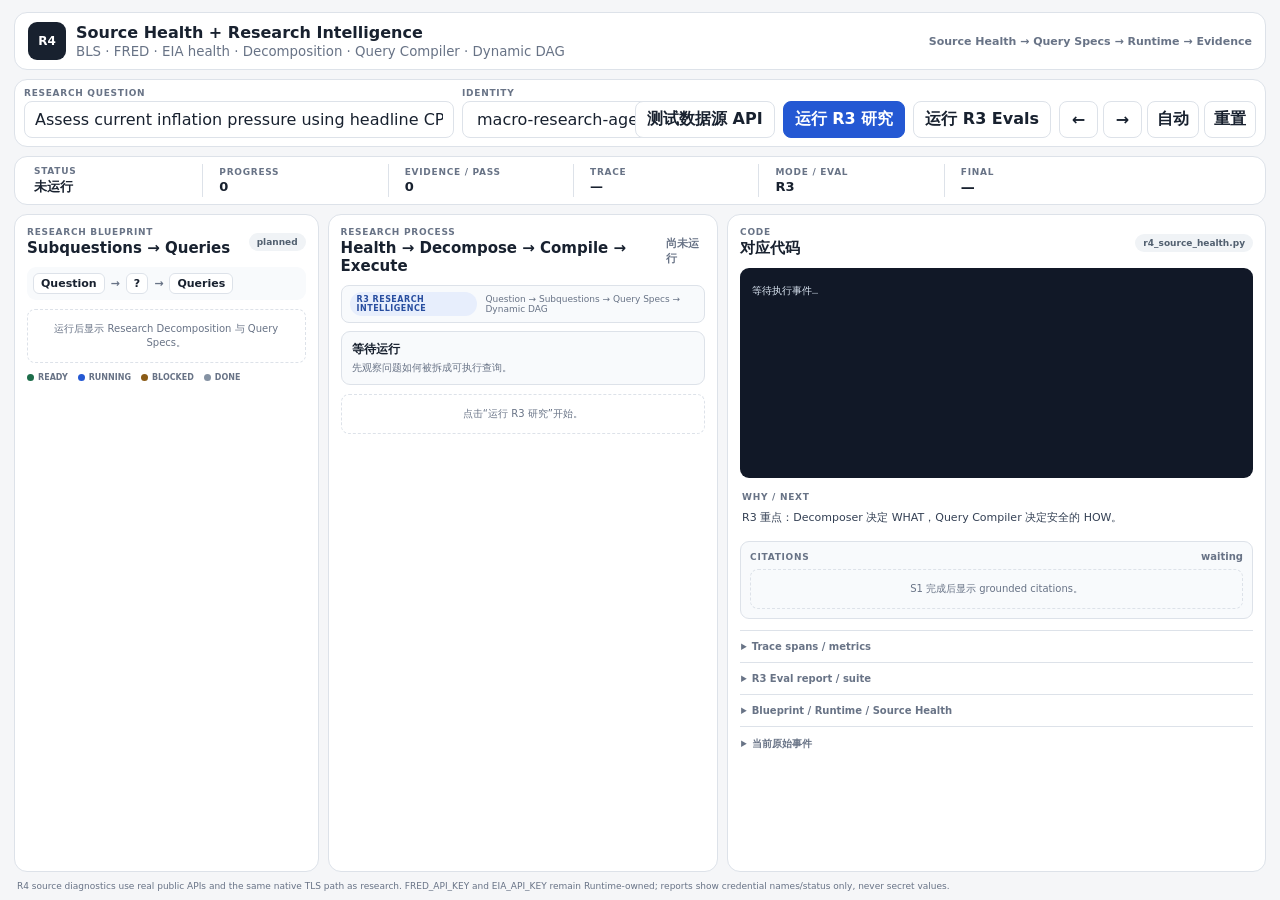
==== web/index.html @ 0c03bad4 "R4: add source API health controls" ====
<!doctype html>
<html lang="zh-CN">
<head>
  <meta charset="utf-8" />
  <meta name="viewport" content="width=device-width, initial-scale=1" />
  <title>Agent Research Workbench · R4</title>
  <link rel="stylesheet" href="styles.css" />
  <link rel="stylesheet" href="eval.css" />
  <link rel="stylesheet" href="r2.css" />
  <link rel="stylesheet" href="r3.css" />
</head>
<body>
  <main class="app-shell">
    <header class="topbar">
      <div class="brand">
        <span class="version">R4</span>
        <div>
          <strong>Source Health + Research Intelligence</strong>
          <small>BLS · FRED · EIA health · Decomposition · Query Compiler · Dynamic DAG</small>
        </div>
      </div>
      <div class="principle">Source Health → Query Specs → Runtime → Evidence</div>
    </header>

    <section class="controlbar">
      <label class="goal-field">
        <span>Research Question</span>
        <input id="goal" value="Assess current inflation pressure using headline CPI, core CPI, market inflation expectations, and gasoline prices." />
      </label>
      <label class="compact-field">
        <span>Identity</span>
        <select id="context-preset">
          <option value="general">macro-research-agent</option>
          <option value="read_only">read-only-agent</option>
        </select>
      </label>
      <button id="health-btn">测试数据源 API</button>
      <button id="run-btn" class="primary">运行 R3 研究</button>
      <button id="eval-btn">运行 R3 Evals</button>
      <div class="step-controls">
        <button id="prev-btn">←</button>
        <button id="next-btn">→</button>
        <button id="auto-btn">自动</button>
        <button id="reset-btn">重置</button>
      </div>
    </section>

    <section class="summary-strip v11-summary">
      <div><span>Status</span><strong id="plan-status">未运行</strong></div>
      <div><span>Progress</span><strong id="plan-progress">0</strong></div>
      <div><span>Evidence / Pass</span><strong id="evidence-count">0</strong></div>
      <div><span>Trace</span><strong id="trace-kpi">—</strong></div>
      <div><span>Mode / Eval</span><strong id="eval-kpi">R4</strong></div>
      <div class="result-summary"><span>Final</span><strong id="final-result">—</strong></div>
    </section>

    <section class="studio">
      <aside class="pane plan-pane">
        <div class="pane-header">
          <div><span id="left-kicker" class="kicker">RESEARCH BLUEPRINT</span><h2 id="left-title">Subquestions → Queries</h2></div>
          <span id="plan-badge" class="badge neutral">planned</span>
        </div>
        <div id="dag-hint" class="dag-hint"><span>Question</span><span>→</span><span>?</span><span>→</span><span>Queries</span></div>
        <div id="plan-list" class="plan-list"><div class="empty-state">先点“测试数据源 API”，或运行研究观察 decomposition 与 compiled queries。</div></div>
        <div id="legend" class="legend">
          <span><i class="dot ready"></i>READY</span>
          <span><i class="dot running"></i>RUNNING</span>
          <span><i class="dot blocked"></i>BLOCKED</span>
          <span><i class="dot completed"></i>DONE</span>
        </div>
      </aside>

      <section class="pane run-pane">
        <div class="pane-header">
          <div><span id="run-kicker" class="kicker">RESEARCH PROCESS</span><h2 id="run-title">Health → Decompose → Compile → Execute</h2></div>
          <span id="event-counter" class="subtle">尚未运行</span>
        </div>
        <div id="mode-strip" class="mode-strip run-mode">
          <strong id="mode-label">R4 SOURCE HEALTH</strong>
          <span id="mode-help">Real API smoke test uses the same production adapters and native OS TLS trust</span>
        </div>
        <div id="current-action" class="current-action">
          <strong>等待运行</strong>
          <span>先测试 BLS / FRED / EIA 的 TLS、认证、API response 与 Evidence contract。</span>
        </div>
        <ol id="timeline" class="timeline"><li class="empty-state">点击“测试数据源 API”进行真实 smoke test。</li></ol>
      </section>

      <aside class="pane code-pane">
        <div class="pane-header">
          <div><span class="kicker">CODE</span><h2 id="code-title">对应代码</h2></div>
          <span id="code-file" class="file-pill">r4_source_health.py</span>
        </div>
        <pre class="code-window"><code id="code-panel">等待执行事件…</code></pre>

        <div class="explanation">
          <span class="kicker">WHY / NEXT</span>
          <div id="explain-body"><p>API readiness 与数据 freshness 分开判断；数据较旧不等于 endpoint 失效。</p></div>
        </div>

        <section id="support-box" class="citation-box">
          <div class="citation-head"><span id="support-kicker" class="kicker">SOURCE HEALTH</span><strong id="citation-title">尚未测试</strong></div>
          <div id="citation-list" class="citation-list"><div class="empty-state">显示 BLS / FRED / EIA 的 READY、credential、as-of、freshness 与安全 endpoint。</div></div>
        </section>

        <details class="details-box">
          <summary>Trace spans / metrics</summary>
          <pre><code id="trace-detail">{}</code></pre>
        </details>
        <details class="details-box">
          <summary>R3 Eval report / suite</summary>
          <pre><code id="eval-detail">{}</code></pre>
        </details>
        <details class="details-box">
          <summary>Blueprint / Runtime / Source Health</summary>
          <pre><code id="runtime-detail">{}</code></pre>
        </details>
        <details class="details-box">
          <summary>当前原始事件</summary>
          <pre><code id="raw-event">{}</code></pre>
        </details>
      </aside>
    </section>

    <footer>R4 source diagnostics use real public APIs and the same native TLS path as research. FRED_API_KEY and EIA_API_KEY remain Runtime-owned; reports show credential names/status only, never secret values.</footer>
  </main>
  <script src="r3_app.js"></script>
  <script src="r4_health.js"></script>
</body>
</html>
---- web/styles.css ----
:root {
  color-scheme: light;
  --bg:#f5f6f8; --panel:#fff; --text:#18212f; --muted:#687386; --line:#dde2e9;
  --soft:#f8fafc; --accent:#2458d3; --accent-soft:#eef3ff; --code:#111827;
  --ready:#1d6d4a; --ready-bg:#edf8f2; --blocked:#8a5b16; --blocked-bg:#fff7e8;
}
*{box-sizing:border-box} html,body{margin:0;min-height:100%} body{font-family:Inter,ui-sans-serif,system-ui,-apple-system,"Segoe UI",sans-serif;background:var(--bg);color:var(--text)}
button,input,select{font:inherit} button{cursor:pointer}
.app-shell{height:100vh;max-width:1900px;margin:0 auto;padding:12px 14px 9px;display:grid;grid-template-rows:auto auto auto minmax(0,1fr) auto;gap:9px;overflow:hidden}
.topbar,.controlbar,.summary-strip,.pane{background:var(--panel);border:1px solid var(--line);border-radius:13px}
.topbar{min-height:56px;padding:9px 13px;display:flex;align-items:center;justify-content:space-between;gap:15px}.brand{display:flex;align-items:center;gap:10px;min-width:0}.brand>div{display:grid;gap:2px;min-width:0}.brand strong{font-size:16px}.brand small{color:var(--muted);white-space:nowrap;overflow:hidden;text-overflow:ellipsis}.version{width:38px;height:38px;display:grid;place-items:center;border-radius:9px;background:var(--text);color:#fff;font-weight:800;font-size:12px}.principle{font-size:11px;font-weight:700;color:var(--muted);white-space:nowrap}
.controlbar{padding:8px 9px;display:flex;align-items:end;gap:8px}.goal-field,.compact-field{display:grid;gap:3px}.goal-field{flex:1;min-width:280px}.compact-field{width:165px}.goal-field span,.compact-field span,.summary-strip span,.kicker{color:var(--muted);font-size:9px;font-weight:800;letter-spacing:.08em;text-transform:uppercase}input,select{height:37px;border:1px solid var(--line);border-radius:8px;background:#fff;color:var(--text);padding:0 10px;outline:none}input:focus,select:focus{border-color:#9db4ed;box-shadow:0 0 0 3px rgba(36,88,211,.08)}button{height:37px;border:1px solid var(--line);border-radius:8px;background:#fff;color:var(--text);padding:0 11px;font-weight:700}button:hover{border-color:#aeb7c4}button:disabled{opacity:.55;cursor:wait}button.primary{background:var(--accent);border-color:var(--accent);color:#fff}.step-controls{display:flex;gap:5px}.step-controls button{min-width:39px;padding:0 9px}
.summary-strip{min-height:49px;padding:7px 10px;display:grid;grid-template-columns:repeat(4,minmax(90px,1fr)) minmax(180px,1.7fr);gap:7px}.summary-strip>div{display:grid;align-content:center;gap:2px;padding:0 9px;border-right:1px solid var(--line)}.summary-strip>div:last-child{border-right:0}.summary-strip strong{font-size:13px;overflow:hidden;text-overflow:ellipsis;white-space:nowrap}.result-summary strong{font-size:14px}
.studio{min-height:0;display:grid;grid-template-columns:minmax(250px,.78fr) minmax(340px,1fr) minmax(430px,1.38fr);gap:9px}.pane{min-width:0;min-height:0;padding:12px;overflow:auto}.pane-header{display:flex;align-items:center;justify-content:space-between;gap:9px;margin-bottom:10px}.pane-header>div{display:grid;gap:2px}h2{margin:0;font-size:15px}.subtle{color:var(--muted);font-size:11px;font-weight:700}.badge,.status-chip,.file-pill{border-radius:999px;padding:4px 8px;font-size:9px;font-weight:800}.badge.neutral,.file-pill{background:#f0f3f6;color:#526070}.badge.completed{background:var(--ready-bg);color:var(--ready)}
.dag-hint{display:flex;gap:6px;align-items:center;justify-content:center;border-radius:9px;background:var(--soft);color:var(--muted);font-size:11px;font-weight:800;padding:6px;margin-bottom:9px}.dag-hint span:nth-child(1),.dag-hint span:nth-child(3),.dag-hint span:nth-child(5){color:var(--text);border:1px solid var(--line);background:#fff;border-radius:6px;padding:3px 7px}
.plan-list{display:grid;gap:7px}.task-card{border:1px solid var(--line);border-left-width:4px;border-radius:9px;padding:9px;display:grid;gap:5px;background:#fff}.task-card.pending{border-left-color:#b8c0ca}.task-card.ready{border-left-color:var(--ready);background:var(--ready-bg)}.task-card.running{border-left-color:var(--accent);background:var(--accent-soft)}.task-card.blocked{border-left-color:var(--blocked);background:var(--blocked-bg)}.task-card.completed{border-left-color:#8592a3;background:#f0f3f6}.task-card.failed{border-left-color:#b42318;background:#fff1f0}.task-head{display:flex;justify-content:space-between;gap:7px;align-items:center}.task-id{min-width:28px;height:24px;padding:0 5px;border-radius:6px;background:var(--text);color:#fff;display:grid;place-items:center;font-size:10px;font-weight:800}.task-card>strong{font-size:12px}.task-card small{color:var(--muted);font-size:10px}.status-chip.pending{background:#edf0f4;color:#526070}.status-chip.ready{background:#dff3e9;color:var(--ready)}.status-chip.running{background:#dce7ff;color:var(--accent)}.status-chip.blocked{background:#f9e8c9;color:var(--blocked)}.status-chip.completed{background:#e4e8ed;color:#526070}.status-chip.failed{background:#ffe1df;color:#b42318}.task-result{font-family:"SFMono-Regular",Consolas,monospace;font-size:10px;color:#344054;background:rgba(255,255,255,.72);border-radius:6px;padding:5px 6px;white-space:pre-wrap;overflow-wrap:anywhere}.evidence-chips{display:flex;gap:5px;flex-wrap:wrap}.evidence-chips span{background:#e7eefc;color:#274d9f;border-radius:999px;padding:3px 7px;font-size:9px;font-weight:800}.legend{display:flex;flex-wrap:wrap;gap:7px 10px;color:var(--muted);font-size:8px;font-weight:800;margin-top:10px}.legend span{display:flex;align-items:center;gap:4px}.dot{width:7px;height:7px;border-radius:50%;display:inline-block}.dot.ready{background:var(--ready)}.dot.running{background:var(--accent)}.dot.blocked{background:var(--blocked)}.dot.completed{background:#8592a3}
.current-action{border:1px solid var(--line);border-radius:9px;background:var(--soft);padding:9px 10px;display:grid;gap:3px;margin-bottom:9px}.current-action strong{font-size:12px}.current-action span{color:var(--muted);font-size:10px}.timeline{list-style:none;padding:0;margin:0;display:grid;gap:3px}.timeline-item{min-height:32px;display:grid;grid-template-columns:24px 1fr;align-items:center;gap:6px;border-radius:7px;padding:4px 6px;color:var(--muted);cursor:pointer;font-size:10px}.timeline-item:hover{background:var(--soft)}.timeline-item.active{background:var(--accent-soft);color:var(--accent);font-weight:800}.timeline-item.done{color:#344054}.timeline-marker{width:22px;height:22px;border-radius:6px;display:grid;place-items:center;background:#edf0f4;color:#5d6877;font-size:8px;font-weight:800}.timeline-item.active .timeline-marker{background:var(--accent);color:#fff}
.code-pane{display:flex;flex-direction:column}.code-window,.details-box pre{margin:0;background:var(--code);color:#d9e3f0;border-radius:9px;padding:12px;overflow:auto;white-space:pre;line-height:1.5}.code-window{min-height:210px;max-height:36%}code{font-family:"SFMono-Regular",Consolas,"Liberation Mono",monospace;font-size:10px}.explanation{padding:11px 2px 7px;color:#344054;line-height:1.5;font-size:11px}.explanation p{margin:4px 0}.explanation code{background:#eef1f5;padding:1px 4px;border-radius:4px;color:#344054}
.citation-box{border:1px solid var(--line);border-radius:9px;background:var(--soft);padding:9px;margin:4px 0 7px}.citation-head{display:flex;align-items:center;justify-content:space-between;gap:8px;margin-bottom:7px}.citation-head strong{font-size:10px;color:var(--muted)}.citation-list{display:grid;gap:6px}.citation-row{border-top:1px solid var(--line);padding-top:6px;display:grid;gap:2px;font-size:10px}.citation-row:first-child{border-top:0;padding-top:0}.citation-row>div{display:flex;justify-content:space-between;gap:8px}.citation-row>div span,.citation-row>span{color:var(--muted)}.citation-row code{color:#526070;overflow-wrap:anywhere;white-space:normal}
.details-box{border-top:1px solid var(--line);padding:7px 0 0;margin-top:4px}.details-box summary{cursor:pointer;color:var(--muted);font-size:10px;font-weight:700;padding:3px 1px 6px}.details-box pre{max-height:200px;font-size:9px}.empty-state{color:var(--muted);font-size:10px;padding:12px 7px;text-align:center;border:1px dashed var(--line);border-radius:8px}footer{color:var(--muted);font-size:9px;padding:0 3px;white-space:nowrap;overflow:hidden;text-overflow:ellipsis}
.v11-summary{grid-template-columns:repeat(5,minmax(88px,1fr)) minmax(180px,1.6fr)}
@media(max-width:1180px){.app-shell{height:auto;min-height:100vh;overflow:visible}.studio{grid-template-columns:1fr 1fr}.code-pane{grid-column:1/-1;min-height:560px}.code-window{max-height:none}}
@media(max-width:760px){.app-shell{padding:7px}.topbar{align-items:flex-start}.principle{display:none}.brand small{white-space:normal}.controlbar{align-items:stretch;flex-wrap:wrap}.goal-field{flex:1 1 100%}.compact-field{flex:1;width:auto}.summary-strip,.v11-summary{grid-template-columns:repeat(2,1fr)}.summary-strip>div{border-right:0;border-bottom:1px solid var(--line);padding:4px}.result-summary{grid-column:1/-1}.studio{grid-template-columns:1fr}.code-pane{grid-column:auto;min-height:520px}}
---- web/eval.css ----
.summary-strip {
  grid-template-columns: repeat(5, minmax(82px, 1fr)) minmax(180px, 1.7fr);
}

.mode-strip {
  display: flex;
  align-items: center;
  gap: 8px;
  border: 1px solid var(--line);
  border-radius: 8px;
  padding: 6px 9px;
  margin-bottom: 8px;
  font-size: 9px;
}
.mode-strip strong {
  border-radius: 999px;
  padding: 3px 7px;
  letter-spacing: .06em;
  font-size: 8px;
}
.mode-strip span { color: var(--muted); }
.mode-strip.run-mode { background: #f8fafc; }
.mode-strip.run-mode strong { background: #e7eefc; color: #274d9f; }
.mode-strip.eval-mode { background: #f4fbf7; border-color: #cde7d7; }
.mode-strip.eval-mode strong { background: #dff3e9; color: #1d6d4a; }

.badge.failed { background: #ffe1df; color: #b42318; }

.eval-case-card {
  border: 1px solid var(--line);
  border-left: 4px solid #8592a3;
  border-radius: 9px;
  padding: 10px;
  display: grid;
  gap: 6px;
  background: #fff;
  transition: .15s ease;
}
.eval-case-card.passed { border-left-color: #1d6d4a; }
.eval-case-card.failed { border-left-color: #b42318; }
.eval-case-card.active-case {
  box-shadow: inset 0 0 0 1px var(--accent);
  background: var(--accent-soft);
}
.eval-case-card > strong { font-size: 12px; }
.eval-case-card small {
  color: var(--muted);
  font-size: 10px;
  line-height: 1.35;
}
.eval-case-number {
  color: var(--muted);
  font-size: 9px;
  font-weight: 800;
  letter-spacing: .06em;
}
.eval-verdict {
  border-radius: 999px;
  padding: 3px 7px;
  font-size: 9px;
  font-weight: 800;
}
.eval-verdict.passed { background: #dff3e9; color: #1d6d4a; }
.eval-verdict.failed { background: #ffe1df; color: #b42318; }
.eval-case-progress {
  height: 25px;
  display: flex;
  align-items: center;
  padding: 0 7px;
  border-radius: 6px;
  background: var(--soft);
  color: #526070;
  font-size: 9px;
  font-weight: 700;
}

.timeline-item.eval-item {
  grid-template-columns: 24px 1fr;
}
.timeline-item.eval-item .timeline-marker {
  font-size: 10px;
}
.timeline-item.eval-item.active {
  background: #edf8f2;
  color: #1d6d4a;
}
.timeline-item.eval-item.active .timeline-marker {
  background: #1d6d4a;
  color: white;
}

.eval-check-row {
  border: 1px solid var(--line);
  border-left: 3px solid #8592a3;
  border-radius: 7px;
  padding: 7px 8px;
  display: grid;
  gap: 3px;
  background: white;
  font-size: 10px;
}
.eval-check-row.passed { border-left-color: #1d6d4a; }
.eval-check-row.failed { border-left-color: #b42318; background: #fff8f7; }
.eval-check-row.active-check {
  box-shadow: inset 0 0 0 1px var(--accent);
  background: var(--accent-soft);
}
.eval-check-row > div {
  display: flex;
  align-items: center;
  gap: 7px;
}
.eval-check-row.passed > div strong { color: #1d6d4a; }
.eval-check-row.failed > div strong { color: #b42318; }
.eval-check-row > span { color: #344054; }
.eval-check-row > small { color: var(--muted); }
.eval-check-row code { color: #526070; }
.eval-failure {
  border-left: 3px solid #b42318;
  background: #fff1f0;
  padding: 7px 9px;
  border-radius: 0 7px 7px 0;
  color: #8a1c13;
}

@media (max-width: 1000px) {
  .summary-strip { grid-template-columns: repeat(3, 1fr); }
  .summary-strip > div:nth-child(3) { border-right: 0; }
}

@media (max-width: 760px) {
  .summary-strip { grid-template-columns: repeat(2, 1fr); }
  .result-summary { grid-column: auto; }
}
---- web/r2.css ----
.source-row{display:grid;grid-template-columns:auto 1fr;gap:3px 8px;align-items:center;padding:7px;border-radius:7px;background:rgba(255,255,255,.72);font-size:9px}.source-row>span{font-weight:800;color:#2458d3}.source-row>strong{font-size:10px;text-align:right}.source-row>small{grid-column:1/-1;color:#687386}.freshness-row{border-top:1px solid var(--line);padding:7px 0;display:grid;gap:2px;font-size:10px}.freshness-row:first-child{border-top:0}.freshness-row span{color:var(--muted)}.freshness-row.fresh strong{color:#1d6d4a}.freshness-row.aging strong{color:#8a5b16}.freshness-row.stale strong{color:#b42318}.freshness-row.future strong{color:#2458d3}.dag-hint{overflow-x:auto;justify-content:flex-start}.dag-hint span{flex:0 0 auto}.mode-strip{border:1px solid var(--line);border-radius:8px;padding:6px 8px;margin-bottom:8px;display:flex;align-items:center;justify-content:space-between;gap:8px;font-size:9px}.mode-strip span{color:var(--muted)}.eval-mode{background:#fff8e8}.run-mode{background:#f8fafc}
---- web/r3.css ----
.blueprint-card{border:1px solid var(--line,#d9dde6);border-radius:10px;padding:10px;margin:8px 0;background:var(--panel,#fff)}
.blueprint-card.active{outline:2px solid rgba(70,110,180,.22)}
.blueprint-head{display:flex;justify-content:space-between;gap:8px;align-items:center;margin-bottom:6px}
.blueprint-head code{font-size:11px}
.blueprint-card p{margin:5px 0;font-size:12px;line-height:1.35}
.blueprint-card small{display:block;opacity:.72;line-height:1.35}
.query-meta{display:flex;flex-wrap:wrap;gap:5px;margin-top:7px}
.query-meta span{font-size:10px;padding:3px 6px;border-radius:999px;background:rgba(120,130,150,.12)}
.stage-divider{font-size:10px;font-weight:700;letter-spacing:.08em;opacity:.65;margin:12px 0 5px}
.timeline .decomposition-event{border-left-width:4px}
.timeline .query-event{border-left-width:4px}
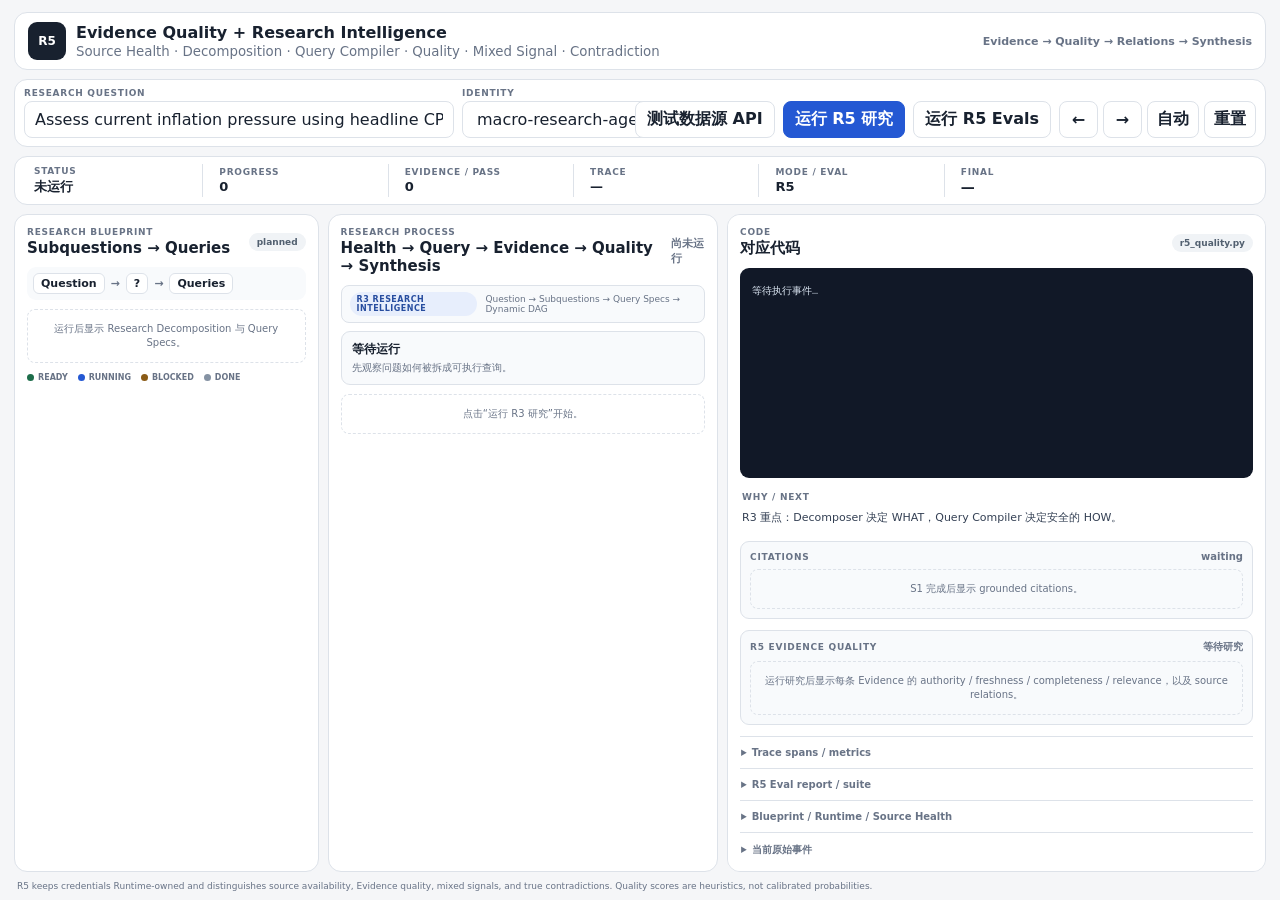
==== commit f121b4da: "R5: update workbench for evidence quality" ====
--- a/web/index.html
+++ b/web/index.html
@@ -3,7 +3,7 @@
 <head>
   <meta charset="utf-8" />
   <meta name="viewport" content="width=device-width, initial-scale=1" />
-  <title>Agent Research Workbench · R4</title>
+  <title>Agent Research Workbench · R5</title>
   <link rel="stylesheet" href="styles.css" />
   <link rel="stylesheet" href="eval.css" />
   <link rel="stylesheet" href="r2.css" />
@@ -13,13 +13,13 @@
   <main class="app-shell">
     <header class="topbar">
       <div class="brand">
-        <span class="version">R4</span>
+        <span class="version">R5</span>
         <div>
-          <strong>Source Health + Research Intelligence</strong>
-          <small>BLS · FRED · EIA health · Decomposition · Query Compiler · Dynamic DAG</small>
+          <strong>Evidence Quality + Research Intelligence</strong>
+          <small>Source Health · Decomposition · Query Compiler · Quality · Mixed Signal · Contradiction</small>
         </div>
       </div>
-      <div class="principle">Source Health → Query Specs → Runtime → Evidence</div>
+      <div class="principle">Evidence → Quality → Relations → Synthesis</div>
     </header>
 
     <section class="controlbar">
@@ -35,8 +35,8 @@
         </select>
       </label>
       <button id="health-btn">测试数据源 API</button>
-      <button id="run-btn" class="primary">运行 R3 研究</button>
-      <button id="eval-btn">运行 R3 Evals</button>
+      <button id="run-btn" class="primary">运行 R5 研究</button>
+      <button id="eval-btn">运行 R5 Evals</button>
       <div class="step-controls">
         <button id="prev-btn">←</button>
         <button id="next-btn">→</button>
@@ -50,7 +50,7 @@
       <div><span>Progress</span><strong id="plan-progress">0</strong></div>
       <div><span>Evidence / Pass</span><strong id="evidence-count">0</strong></div>
       <div><span>Trace</span><strong id="trace-kpi">—</strong></div>
-      <div><span>Mode / Eval</span><strong id="eval-kpi">R4</strong></div>
+      <div><span>Mode / Eval</span><strong id="eval-kpi">R5</strong></div>
       <div class="result-summary"><span>Final</span><strong id="final-result">—</strong></div>
     </section>
 
@@ -60,8 +60,8 @@
           <div><span id="left-kicker" class="kicker">RESEARCH BLUEPRINT</span><h2 id="left-title">Subquestions → Queries</h2></div>
           <span id="plan-badge" class="badge neutral">planned</span>
         </div>
-        <div id="dag-hint" class="dag-hint"><span>Question</span><span>→</span><span>?</span><span>→</span><span>Queries</span></div>
-        <div id="plan-list" class="plan-list"><div class="empty-state">先点“测试数据源 API”，或运行研究观察 decomposition 与 compiled queries。</div></div>
+        <div id="dag-hint" class="dag-hint"><span>Question</span><span>→</span><span>Queries</span><span>→</span><span>Evidence</span></div>
+        <div id="plan-list" class="plan-list"><div class="empty-state">先测试数据源，或运行研究观察 Query → Evidence → Quality。</div></div>
         <div id="legend" class="legend">
           <span><i class="dot ready"></i>READY</span>
           <span><i class="dot running"></i>RUNNING</span>
@@ -72,35 +72,40 @@
 
       <section class="pane run-pane">
         <div class="pane-header">
-          <div><span id="run-kicker" class="kicker">RESEARCH PROCESS</span><h2 id="run-title">Health → Decompose → Compile → Execute</h2></div>
+          <div><span id="run-kicker" class="kicker">RESEARCH PROCESS</span><h2 id="run-title">Health → Query → Evidence → Quality → Synthesis</h2></div>
           <span id="event-counter" class="subtle">尚未运行</span>
         </div>
         <div id="mode-strip" class="mode-strip run-mode">
-          <strong id="mode-label">R4 SOURCE HEALTH</strong>
-          <span id="mode-help">Real API smoke test uses the same production adapters and native OS TLS trust</span>
+          <strong id="mode-label">R5 EVIDENCE QUALITY</strong>
+          <span id="mode-help">Quality support score is an inspectable heuristic, not a probability</span>
         </div>
         <div id="current-action" class="current-action">
           <strong>等待运行</strong>
-          <span>先测试 BLS / FRED / EIA 的 TLS、认证、API response 与 Evidence contract。</span>
+          <span>R5 会区分 AGREEMENT、MIXED_SIGNAL 与真正的 CONTRADICTION。</span>
         </div>
-        <ol id="timeline" class="timeline"><li class="empty-state">点击“测试数据源 API”进行真实 smoke test。</li></ol>
+        <ol id="timeline" class="timeline"><li class="empty-state">运行研究后观察 Evidence quality 与 source relations。</li></ol>
       </section>
 
       <aside class="pane code-pane">
         <div class="pane-header">
           <div><span class="kicker">CODE</span><h2 id="code-title">对应代码</h2></div>
-          <span id="code-file" class="file-pill">r4_source_health.py</span>
+          <span id="code-file" class="file-pill">r5_quality.py</span>
         </div>
         <pre class="code-window"><code id="code-panel">等待执行事件…</code></pre>
 
         <div class="explanation">
           <span class="kicker">WHY / NEXT</span>
-          <div id="explain-body"><p>API readiness 与数据 freshness 分开判断；数据较旧不等于 endpoint 失效。</p></div>
+          <div id="explain-body"><p>不同指标方向不一致可以是 mixed signal；只有同一可比较 claim 的 Evidence 相反才是 contradiction。</p></div>
         </div>
 
         <section id="support-box" class="citation-box">
-          <div class="citation-head"><span id="support-kicker" class="kicker">SOURCE HEALTH</span><strong id="citation-title">尚未测试</strong></div>
-          <div id="citation-list" class="citation-list"><div class="empty-state">显示 BLS / FRED / EIA 的 READY、credential、as-of、freshness 与安全 endpoint。</div></div>
+          <div class="citation-head"><span id="support-kicker" class="kicker">SOURCE HEALTH / CITATIONS</span><strong id="citation-title">尚未运行</strong></div>
+          <div id="citation-list" class="citation-list"><div class="empty-state">Health 模式显示 API 状态；Research 模式显示 grounded citations。</div></div>
+        </section>
+
+        <section id="quality-detail" class="citation-box">
+          <div class="citation-head"><span class="kicker">R5 EVIDENCE QUALITY</span><strong>等待研究</strong></div>
+          <div class="empty-state">运行研究后显示每条 Evidence 的 authority / freshness / completeness / relevance，以及 source relations。</div>
         </section>
 
         <details class="details-box">
@@ -108,7 +113,7 @@
           <pre><code id="trace-detail">{}</code></pre>
         </details>
         <details class="details-box">
-          <summary>R3 Eval report / suite</summary>
+          <summary>R5 Eval report / suite</summary>
           <pre><code id="eval-detail">{}</code></pre>
         </details>
         <details class="details-box">
@@ -122,9 +127,10 @@
       </aside>
     </section>
 
-    <footer>R4 source diagnostics use real public APIs and the same native TLS path as research. FRED_API_KEY and EIA_API_KEY remain Runtime-owned; reports show credential names/status only, never secret values.</footer>
+    <footer>R5 keeps credentials Runtime-owned and distinguishes source availability, Evidence quality, mixed signals, and true contradictions. Quality scores are heuristics, not calibrated probabilities.</footer>
   </main>
   <script src="r3_app.js"></script>
   <script src="r4_health.js"></script>
+  <script src="r5_quality.js"></script>
 </body>
 </html>
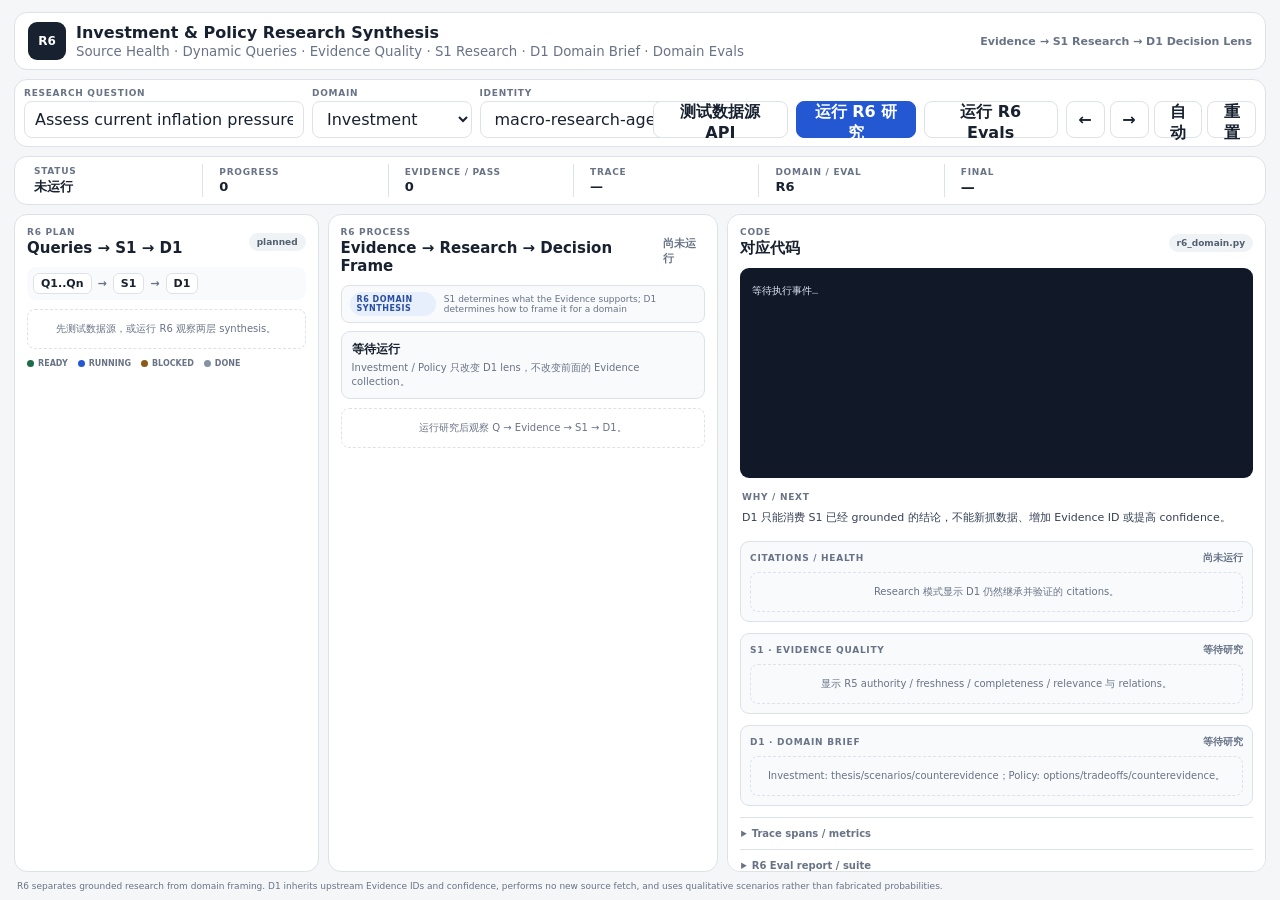
==== commit 8c47b5cb: "R6: redesign workbench for S1 and D1" ====
--- a/web/index.html
+++ b/web/index.html
@@ -3,7 +3,7 @@
 <head>
   <meta charset="utf-8" />
   <meta name="viewport" content="width=device-width, initial-scale=1" />
-  <title>Agent Research Workbench · R5</title>
+  <title>Agent Research Workbench · R6</title>
   <link rel="stylesheet" href="styles.css" />
   <link rel="stylesheet" href="eval.css" />
   <link rel="stylesheet" href="r2.css" />
@@ -13,19 +13,26 @@
   <main class="app-shell">
     <header class="topbar">
       <div class="brand">
-        <span class="version">R5</span>
+        <span class="version">R6</span>
         <div>
-          <strong>Evidence Quality + Research Intelligence</strong>
-          <small>Source Health · Decomposition · Query Compiler · Quality · Mixed Signal · Contradiction</small>
+          <strong>Investment & Policy Research Synthesis</strong>
+          <small>Source Health · Dynamic Queries · Evidence Quality · S1 Research · D1 Domain Brief · Domain Evals</small>
         </div>
       </div>
-      <div class="principle">Evidence → Quality → Relations → Synthesis</div>
+      <div class="principle">Evidence → S1 Research → D1 Decision Lens</div>
     </header>
 
     <section class="controlbar">
       <label class="goal-field">
         <span>Research Question</span>
         <input id="goal" value="Assess current inflation pressure using headline CPI, core CPI, market inflation expectations, and gasoline prices." />
+      </label>
+      <label class="compact-field">
+        <span>Domain</span>
+        <select id="domain">
+          <option value="investment">Investment</option>
+          <option value="policy">Policy</option>
+        </select>
       </label>
       <label class="compact-field">
         <span>Identity</span>
@@ -35,8 +42,8 @@
         </select>
       </label>
       <button id="health-btn">测试数据源 API</button>
-      <button id="run-btn" class="primary">运行 R5 研究</button>
-      <button id="eval-btn">运行 R5 Evals</button>
+      <button id="run-btn" class="primary">运行 R6 研究</button>
+      <button id="eval-btn">运行 R6 Evals</button>
       <div class="step-controls">
         <button id="prev-btn">←</button>
         <button id="next-btn">→</button>
@@ -50,18 +57,18 @@
       <div><span>Progress</span><strong id="plan-progress">0</strong></div>
       <div><span>Evidence / Pass</span><strong id="evidence-count">0</strong></div>
       <div><span>Trace</span><strong id="trace-kpi">—</strong></div>
-      <div><span>Mode / Eval</span><strong id="eval-kpi">R5</strong></div>
+      <div><span>Domain / Eval</span><strong id="eval-kpi">R6</strong></div>
       <div class="result-summary"><span>Final</span><strong id="final-result">—</strong></div>
     </section>
 
     <section class="studio">
       <aside class="pane plan-pane">
         <div class="pane-header">
-          <div><span id="left-kicker" class="kicker">RESEARCH BLUEPRINT</span><h2 id="left-title">Subquestions → Queries</h2></div>
+          <div><span id="left-kicker" class="kicker">R6 PLAN</span><h2 id="left-title">Queries → S1 → D1</h2></div>
           <span id="plan-badge" class="badge neutral">planned</span>
         </div>
-        <div id="dag-hint" class="dag-hint"><span>Question</span><span>→</span><span>Queries</span><span>→</span><span>Evidence</span></div>
-        <div id="plan-list" class="plan-list"><div class="empty-state">先测试数据源，或运行研究观察 Query → Evidence → Quality。</div></div>
+        <div id="dag-hint" class="dag-hint"><span>Q1..Qn</span><span>→</span><span>S1</span><span>→</span><span>D1</span></div>
+        <div id="plan-list" class="plan-list"><div class="empty-state">先测试数据源，或运行 R6 观察两层 synthesis。</div></div>
         <div id="legend" class="legend">
           <span><i class="dot ready"></i>READY</span>
           <span><i class="dot running"></i>RUNNING</span>
@@ -72,40 +79,45 @@
 
       <section class="pane run-pane">
         <div class="pane-header">
-          <div><span id="run-kicker" class="kicker">RESEARCH PROCESS</span><h2 id="run-title">Health → Query → Evidence → Quality → Synthesis</h2></div>
+          <div><span id="run-kicker" class="kicker">R6 PROCESS</span><h2 id="run-title">Evidence → Research → Decision Frame</h2></div>
           <span id="event-counter" class="subtle">尚未运行</span>
         </div>
         <div id="mode-strip" class="mode-strip run-mode">
-          <strong id="mode-label">R5 EVIDENCE QUALITY</strong>
-          <span id="mode-help">Quality support score is an inspectable heuristic, not a probability</span>
+          <strong id="mode-label">R6 DOMAIN SYNTHESIS</strong>
+          <span id="mode-help">S1 determines what the Evidence supports; D1 determines how to frame it for a domain</span>
         </div>
         <div id="current-action" class="current-action">
           <strong>等待运行</strong>
-          <span>R5 会区分 AGREEMENT、MIXED_SIGNAL 与真正的 CONTRADICTION。</span>
+          <span>Investment / Policy 只改变 D1 lens，不改变前面的 Evidence collection。</span>
         </div>
-        <ol id="timeline" class="timeline"><li class="empty-state">运行研究后观察 Evidence quality 与 source relations。</li></ol>
+        <ol id="timeline" class="timeline"><li class="empty-state">运行研究后观察 Q → Evidence → S1 → D1。</li></ol>
       </section>
 
       <aside class="pane code-pane">
         <div class="pane-header">
           <div><span class="kicker">CODE</span><h2 id="code-title">对应代码</h2></div>
-          <span id="code-file" class="file-pill">r5_quality.py</span>
+          <span id="code-file" class="file-pill">r6_domain.py</span>
         </div>
         <pre class="code-window"><code id="code-panel">等待执行事件…</code></pre>
 
         <div class="explanation">
           <span class="kicker">WHY / NEXT</span>
-          <div id="explain-body"><p>不同指标方向不一致可以是 mixed signal；只有同一可比较 claim 的 Evidence 相反才是 contradiction。</p></div>
+          <div id="explain-body"><p>D1 只能消费 S1 已经 grounded 的结论，不能新抓数据、增加 Evidence ID 或提高 confidence。</p></div>
         </div>
 
         <section id="support-box" class="citation-box">
-          <div class="citation-head"><span id="support-kicker" class="kicker">SOURCE HEALTH / CITATIONS</span><strong id="citation-title">尚未运行</strong></div>
-          <div id="citation-list" class="citation-list"><div class="empty-state">Health 模式显示 API 状态；Research 模式显示 grounded citations。</div></div>
+          <div class="citation-head"><span id="support-kicker" class="kicker">CITATIONS / HEALTH</span><strong id="citation-title">尚未运行</strong></div>
+          <div id="citation-list" class="citation-list"><div class="empty-state">Research 模式显示 D1 仍然继承并验证的 citations。</div></div>
         </section>
 
         <section id="quality-detail" class="citation-box">
-          <div class="citation-head"><span class="kicker">R5 EVIDENCE QUALITY</span><strong>等待研究</strong></div>
-          <div class="empty-state">运行研究后显示每条 Evidence 的 authority / freshness / completeness / relevance，以及 source relations。</div>
+          <div class="citation-head"><span class="kicker">S1 · EVIDENCE QUALITY</span><strong>等待研究</strong></div>
+          <div class="empty-state">显示 R5 authority / freshness / completeness / relevance 与 relations。</div>
+        </section>
+
+        <section id="domain-detail" class="citation-box">
+          <div class="citation-head"><span class="kicker">D1 · DOMAIN BRIEF</span><strong>等待研究</strong></div>
+          <div class="empty-state">Investment: thesis/scenarios/counterevidence；Policy: options/tradeoffs/counterevidence。</div>
         </section>
 
         <details class="details-box">
@@ -113,11 +125,11 @@
           <pre><code id="trace-detail">{}</code></pre>
         </details>
         <details class="details-box">
-          <summary>R5 Eval report / suite</summary>
+          <summary>R6 Eval report / suite</summary>
           <pre><code id="eval-detail">{}</code></pre>
         </details>
         <details class="details-box">
-          <summary>Blueprint / Runtime / Source Health</summary>
+          <summary>Blueprint / Runtime / Artifacts</summary>
           <pre><code id="runtime-detail">{}</code></pre>
         </details>
         <details class="details-box">
@@ -127,10 +139,9 @@
       </aside>
     </section>
 
-    <footer>R5 keeps credentials Runtime-owned and distinguishes source availability, Evidence quality, mixed signals, and true contradictions. Quality scores are heuristics, not calibrated probabilities.</footer>
+    <footer>R6 separates grounded research from domain framing. D1 inherits upstream Evidence IDs and confidence, performs no new source fetch, and uses qualitative scenarios rather than fabricated probabilities.</footer>
   </main>
-  <script src="r3_app.js"></script>
+  <script src="r6_app.js"></script>
   <script src="r4_health.js"></script>
-  <script src="r5_quality.js"></script>
 </body>
 </html>
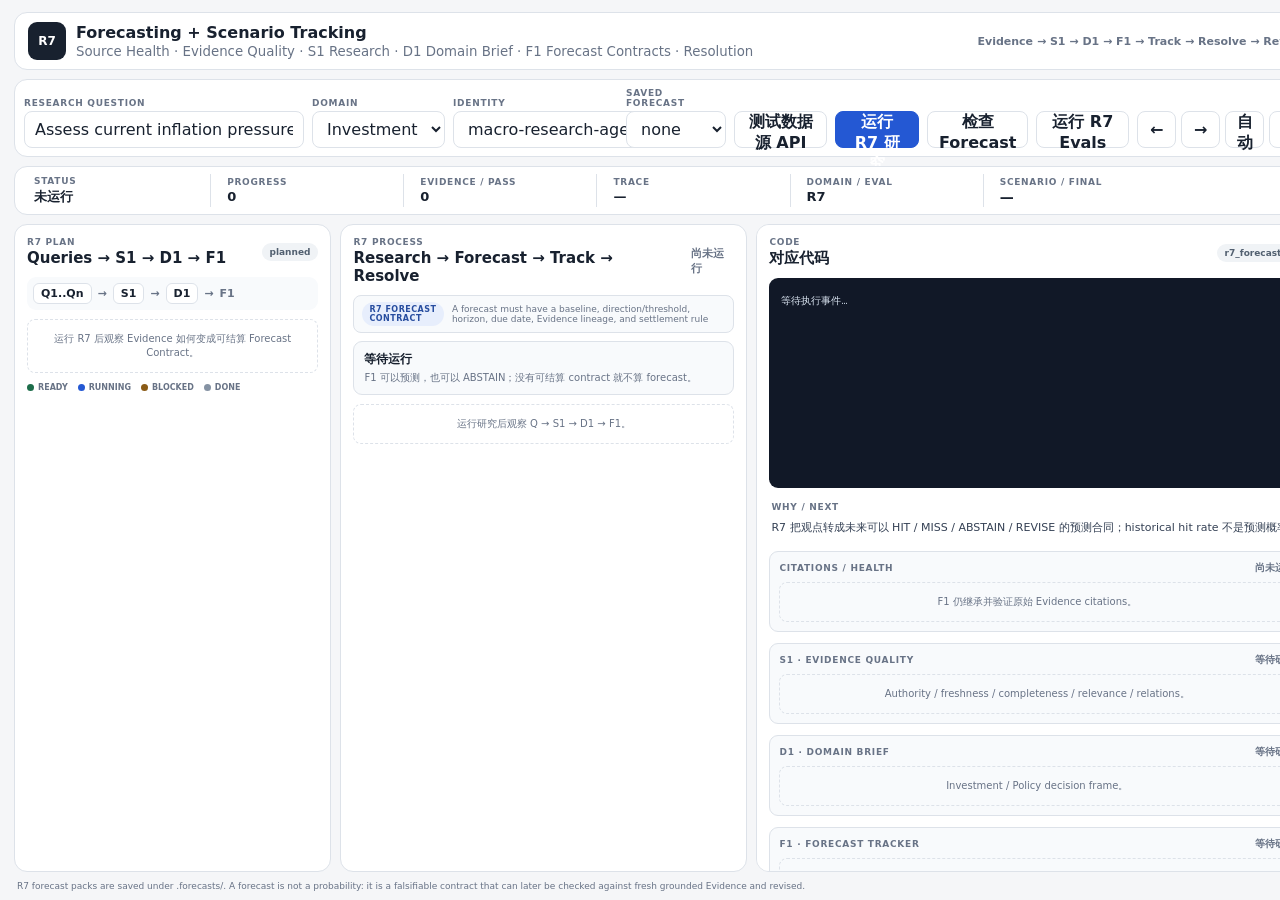
==== commit a3e28763: "R7: add forecast tracking workbench UI" ====
--- a/web/index.html
+++ b/web/index.html
@@ -3,7 +3,7 @@
 <head>
   <meta charset="utf-8" />
   <meta name="viewport" content="width=device-width, initial-scale=1" />
-  <title>Agent Research Workbench · R6</title>
+  <title>Agent Research Workbench · R7</title>
   <link rel="stylesheet" href="styles.css" />
   <link rel="stylesheet" href="eval.css" />
   <link rel="stylesheet" href="r2.css" />
@@ -13,13 +13,13 @@
   <main class="app-shell">
     <header class="topbar">
       <div class="brand">
-        <span class="version">R6</span>
+        <span class="version">R7</span>
         <div>
-          <strong>Investment & Policy Research Synthesis</strong>
-          <small>Source Health · Dynamic Queries · Evidence Quality · S1 Research · D1 Domain Brief · Domain Evals</small>
+          <strong>Forecasting + Scenario Tracking</strong>
+          <small>Source Health · Evidence Quality · S1 Research · D1 Domain Brief · F1 Forecast Contracts · Resolution</small>
         </div>
       </div>
-      <div class="principle">Evidence → S1 Research → D1 Decision Lens</div>
+      <div class="principle">Evidence → S1 → D1 → F1 → Track → Resolve → Revise</div>
     </header>
 
     <section class="controlbar">
@@ -41,9 +41,14 @@
           <option value="read_only">read-only-agent</option>
         </select>
       </label>
+      <label class="compact-field">
+        <span>Saved Forecast</span>
+        <select id="forecast-pack"><option value="">none</option></select>
+      </label>
       <button id="health-btn">测试数据源 API</button>
-      <button id="run-btn" class="primary">运行 R6 研究</button>
-      <button id="eval-btn">运行 R6 Evals</button>
+      <button id="run-btn" class="primary">运行 R7 研究</button>
+      <button id="check-forecast-btn">检查 Forecast</button>
+      <button id="eval-btn">运行 R7 Evals</button>
       <div class="step-controls">
         <button id="prev-btn">←</button>
         <button id="next-btn">→</button>
@@ -57,18 +62,18 @@
       <div><span>Progress</span><strong id="plan-progress">0</strong></div>
       <div><span>Evidence / Pass</span><strong id="evidence-count">0</strong></div>
       <div><span>Trace</span><strong id="trace-kpi">—</strong></div>
-      <div><span>Domain / Eval</span><strong id="eval-kpi">R6</strong></div>
-      <div class="result-summary"><span>Final</span><strong id="final-result">—</strong></div>
+      <div><span>Domain / Eval</span><strong id="eval-kpi">R7</strong></div>
+      <div class="result-summary"><span>Scenario / Final</span><strong id="final-result">—</strong></div>
     </section>
 
     <section class="studio">
       <aside class="pane plan-pane">
         <div class="pane-header">
-          <div><span id="left-kicker" class="kicker">R6 PLAN</span><h2 id="left-title">Queries → S1 → D1</h2></div>
+          <div><span id="left-kicker" class="kicker">R7 PLAN</span><h2 id="left-title">Queries → S1 → D1 → F1</h2></div>
           <span id="plan-badge" class="badge neutral">planned</span>
         </div>
-        <div id="dag-hint" class="dag-hint"><span>Q1..Qn</span><span>→</span><span>S1</span><span>→</span><span>D1</span></div>
-        <div id="plan-list" class="plan-list"><div class="empty-state">先测试数据源，或运行 R6 观察两层 synthesis。</div></div>
+        <div id="dag-hint" class="dag-hint"><span>Q1..Qn</span><span>→</span><span>S1</span><span>→</span><span>D1</span><span>→</span><span>F1</span></div>
+        <div id="plan-list" class="plan-list"><div class="empty-state">运行 R7 后观察 Evidence 如何变成可结算 Forecast Contract。</div></div>
         <div id="legend" class="legend">
           <span><i class="dot ready"></i>READY</span>
           <span><i class="dot running"></i>RUNNING</span>
@@ -79,45 +84,50 @@
 
       <section class="pane run-pane">
         <div class="pane-header">
-          <div><span id="run-kicker" class="kicker">R6 PROCESS</span><h2 id="run-title">Evidence → Research → Decision Frame</h2></div>
+          <div><span id="run-kicker" class="kicker">R7 PROCESS</span><h2 id="run-title">Research → Forecast → Track → Resolve</h2></div>
           <span id="event-counter" class="subtle">尚未运行</span>
         </div>
         <div id="mode-strip" class="mode-strip run-mode">
-          <strong id="mode-label">R6 DOMAIN SYNTHESIS</strong>
-          <span id="mode-help">S1 determines what the Evidence supports; D1 determines how to frame it for a domain</span>
+          <strong id="mode-label">R7 FORECAST CONTRACT</strong>
+          <span id="mode-help">A forecast must have a baseline, direction/threshold, horizon, due date, Evidence lineage, and settlement rule</span>
         </div>
         <div id="current-action" class="current-action">
           <strong>等待运行</strong>
-          <span>Investment / Policy 只改变 D1 lens，不改变前面的 Evidence collection。</span>
+          <span>F1 可以预测，也可以 ABSTAIN；没有可结算 contract 就不算 forecast。</span>
         </div>
-        <ol id="timeline" class="timeline"><li class="empty-state">运行研究后观察 Q → Evidence → S1 → D1。</li></ol>
+        <ol id="timeline" class="timeline"><li class="empty-state">运行研究后观察 Q → S1 → D1 → F1。</li></ol>
       </section>
 
       <aside class="pane code-pane">
         <div class="pane-header">
           <div><span class="kicker">CODE</span><h2 id="code-title">对应代码</h2></div>
-          <span id="code-file" class="file-pill">r6_domain.py</span>
+          <span id="code-file" class="file-pill">r7_forecast.py</span>
         </div>
         <pre class="code-window"><code id="code-panel">等待执行事件…</code></pre>
 
         <div class="explanation">
           <span class="kicker">WHY / NEXT</span>
-          <div id="explain-body"><p>D1 只能消费 S1 已经 grounded 的结论，不能新抓数据、增加 Evidence ID 或提高 confidence。</p></div>
+          <div id="explain-body"><p>R7 把观点转成未来可以 HIT / MISS / ABSTAIN / REVISE 的预测合同；historical hit rate 不是预测概率。</p></div>
         </div>
 
         <section id="support-box" class="citation-box">
           <div class="citation-head"><span id="support-kicker" class="kicker">CITATIONS / HEALTH</span><strong id="citation-title">尚未运行</strong></div>
-          <div id="citation-list" class="citation-list"><div class="empty-state">Research 模式显示 D1 仍然继承并验证的 citations。</div></div>
+          <div id="citation-list" class="citation-list"><div class="empty-state">F1 仍继承并验证原始 Evidence citations。</div></div>
         </section>
 
         <section id="quality-detail" class="citation-box">
           <div class="citation-head"><span class="kicker">S1 · EVIDENCE QUALITY</span><strong>等待研究</strong></div>
-          <div class="empty-state">显示 R5 authority / freshness / completeness / relevance 与 relations。</div>
+          <div class="empty-state">Authority / freshness / completeness / relevance / relations。</div>
         </section>
 
         <section id="domain-detail" class="citation-box">
           <div class="citation-head"><span class="kicker">D1 · DOMAIN BRIEF</span><strong>等待研究</strong></div>
-          <div class="empty-state">Investment: thesis/scenarios/counterevidence；Policy: options/tradeoffs/counterevidence。</div>
+          <div class="empty-state">Investment / Policy decision frame。</div>
+        </section>
+
+        <section id="forecast-detail" class="citation-box">
+          <div class="citation-head"><span class="kicker">F1 · FORECAST TRACKER</span><strong>等待研究</strong></div>
+          <div class="empty-state">显示 OPEN / ABSTAINED / RESOLVED、due date、scenario、HIT/MISS 和 revision。</div>
         </section>
 
         <details class="details-box">
@@ -125,7 +135,7 @@
           <pre><code id="trace-detail">{}</code></pre>
         </details>
         <details class="details-box">
-          <summary>R6 Eval report / suite</summary>
+          <summary>R7 Eval report / suite</summary>
           <pre><code id="eval-detail">{}</code></pre>
         </details>
         <details class="details-box">
@@ -139,9 +149,9 @@
       </aside>
     </section>
 
-    <footer>R6 separates grounded research from domain framing. D1 inherits upstream Evidence IDs and confidence, performs no new source fetch, and uses qualitative scenarios rather than fabricated probabilities.</footer>
+    <footer>R7 forecast packs are saved under .forecasts/. A forecast is not a probability: it is a falsifiable contract that can later be checked against fresh grounded Evidence and revised.</footer>
   </main>
-  <script src="r6_app.js"></script>
+  <script src="r7_app.js"></script>
   <script src="r4_health.js"></script>
 </body>
-</html>
+</html>
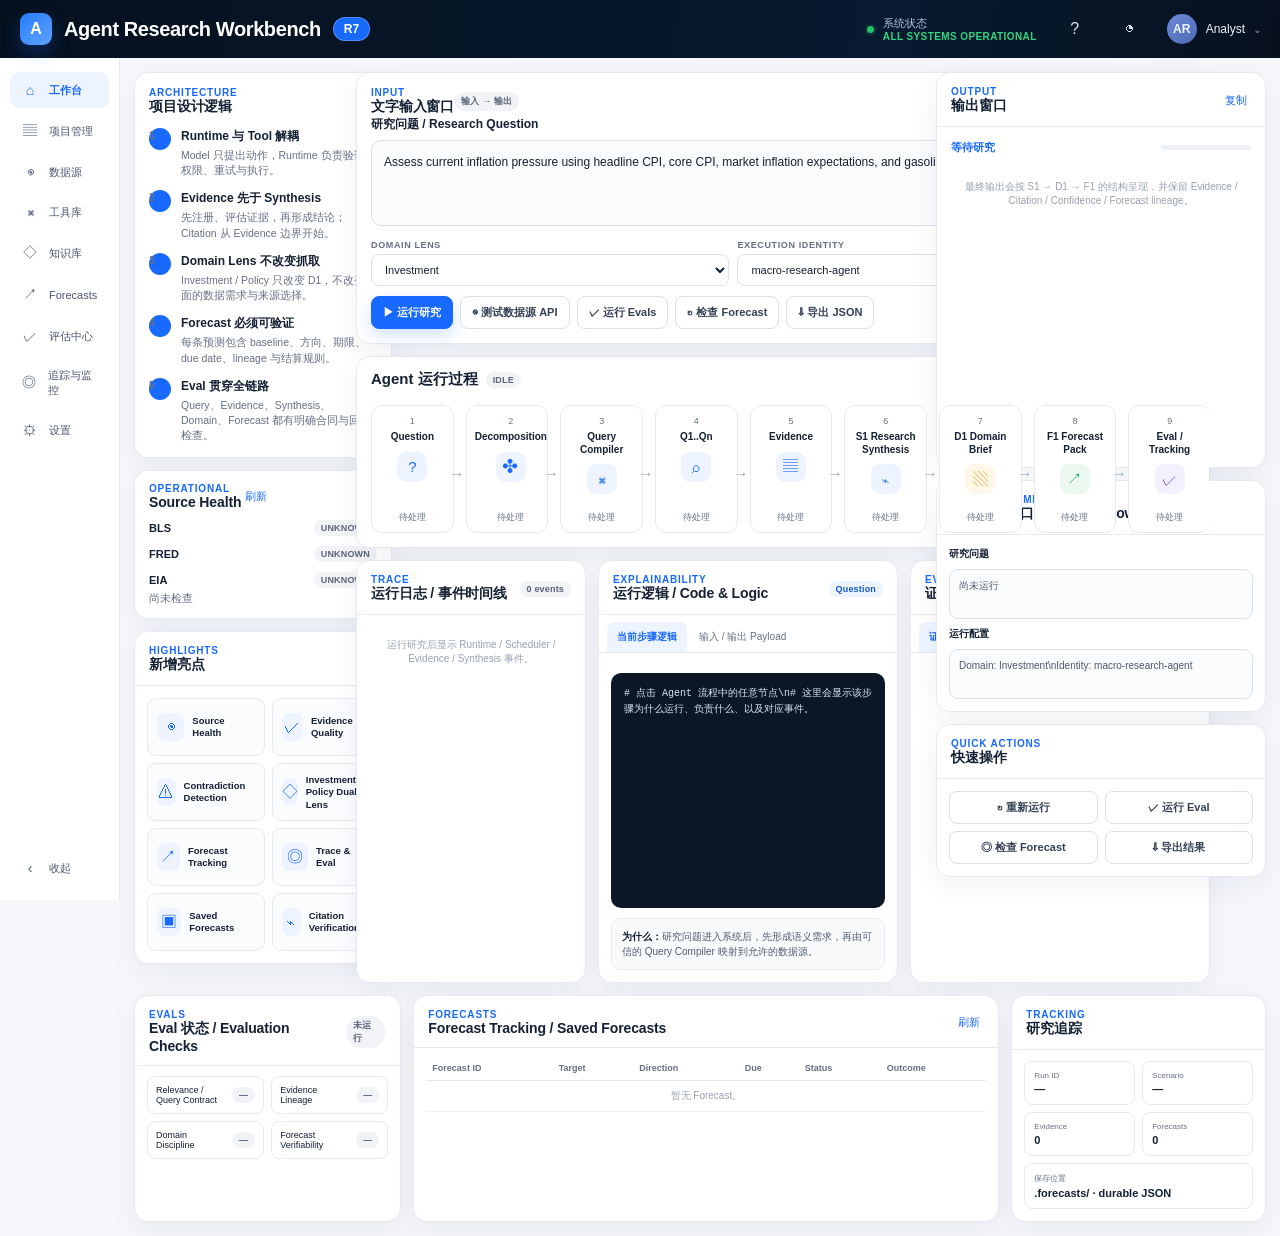
==== commit 6b94b990: "R7 UI: replace prototype with production research workbench" ====
--- a/web/index.html
+++ b/web/index.html
@@ -4,154 +4,207 @@
   <meta charset="utf-8" />
   <meta name="viewport" content="width=device-width, initial-scale=1" />
   <title>Agent Research Workbench · R7</title>
-  <link rel="stylesheet" href="styles.css" />
-  <link rel="stylesheet" href="eval.css" />
-  <link rel="stylesheet" href="r2.css" />
-  <link rel="stylesheet" href="r3.css" />
+  <link rel="stylesheet" href="r7.css" />
 </head>
 <body>
-  <main class="app-shell">
-    <header class="topbar">
-      <div class="brand">
-        <span class="version">R7</span>
-        <div>
-          <strong>Forecasting + Scenario Tracking</strong>
-          <small>Source Health · Evidence Quality · S1 Research · D1 Domain Brief · F1 Forecast Contracts · Resolution</small>
+  <header class="topbar">
+    <div class="brand-row">
+      <div class="logo-mark">A</div>
+      <div class="brand-title">Agent Research Workbench</div>
+      <span class="version-pill">R7</span>
+    </div>
+    <div class="system-row">
+      <div class="system-status"><i class="system-dot"></i><span>系统状态</span><strong id="system-status-text">ALL SYSTEMS OPERATIONAL</strong></div>
+      <button class="icon-button-dark" title="帮助">?</button>
+      <button class="icon-button-dark" title="通知">◔</button>
+      <div class="user-row"><div class="avatar">AR</div><span>Analyst</span><span>⌄</span></div>
+    </div>
+  </header>
+
+  <div class="app-layout">
+    <aside class="sidebar">
+      <nav class="nav-list">
+        <button class="nav-item active"><span class="nav-icon">⌂</span><span>工作台</span></button>
+        <button class="nav-item"><span class="nav-icon">▤</span><span>项目管理</span></button>
+        <button class="nav-item"><span class="nav-icon">◉</span><span>数据源</span></button>
+        <button class="nav-item"><span class="nav-icon">⌘</span><span>工具库</span></button>
+        <button class="nav-item"><span class="nav-icon">◇</span><span>知识库</span></button>
+        <button class="nav-item"><span class="nav-icon">↗</span><span>Forecasts</span></button>
+        <button class="nav-item"><span class="nav-icon">✓</span><span>评估中心</span></button>
+        <button class="nav-item"><span class="nav-icon">◎</span><span>追踪与监控</span></button>
+        <button class="nav-item"><span class="nav-icon">⚙</span><span>设置</span></button>
+      </nav>
+      <div class="sidebar-bottom"><button class="nav-item"><span class="nav-icon">‹</span><span>收起</span></button></div>
+    </aside>
+
+    <main class="workspace">
+      <div class="workspace-grid">
+        <div class="column logic-column">
+          <section class="panel design-logic">
+            <div class="panel-title-row"><div><div class="kicker">Architecture</div><h3 class="panel-title">项目设计逻辑</h3></div></div>
+            <div class="logic-list">
+              <div class="logic-item"><span class="logic-number">1</span><div><strong>Runtime 与 Tool 解耦</strong><span>Model 只提出动作，Runtime 负责验证、权限、重试与执行。</span></div></div>
+              <div class="logic-item"><span class="logic-number">2</span><div><strong>Evidence 先于 Synthesis</strong><span>先注册、评估证据，再形成结论；Citation 从 Evidence 边界开始。</span></div></div>
+              <div class="logic-item"><span class="logic-number">3</span><div><strong>Domain Lens 不改变抓取</strong><span>Investment / Policy 只改变 D1，不改变前面的数据需求与来源选择。</span></div></div>
+              <div class="logic-item"><span class="logic-number">4</span><div><strong>Forecast 必须可验证</strong><span>每条预测包含 baseline、方向、期限、due date、lineage 与结算规则。</span></div></div>
+              <div class="logic-item"><span class="logic-number">5</span><div><strong>Eval 贯穿全链路</strong><span>Query、Evidence、Synthesis、Domain、Forecast 都有明确合同与回归检查。</span></div></div>
+            </div>
+          </section>
+
+          <section class="panel source-health">
+            <div class="panel-title-row"><div><div class="kicker">Operational</div><h3 class="panel-title">Source Health</h3></div><button id="health-refresh" class="link-button">刷新</button></div>
+            <div id="health-list" class="health-list">
+              <div class="health-row"><span class="health-name">BLS</span><span class="pill neutral">UNKNOWN</span></div>
+              <div class="health-row"><span class="health-name">FRED</span><span class="pill neutral">UNKNOWN</span></div>
+              <div class="health-row"><span class="health-name">EIA</span><span class="pill neutral">UNKNOWN</span></div>
+            </div>
+            <div class="panel-subtitle" id="health-checked">尚未检查</div>
+          </section>
+
+          <section class="panel">
+            <div class="panel-header"><div><div class="kicker">Highlights</div><h3>新增亮点</h3></div></div>
+            <div class="highlight-grid">
+              <div class="highlight-card"><span class="highlight-icon">◉</span><strong>Source Health</strong></div>
+              <div class="highlight-card"><span class="highlight-icon">✓</span><strong>Evidence Quality</strong></div>
+              <div class="highlight-card"><span class="highlight-icon">⚠</span><strong>Contradiction Detection</strong></div>
+              <div class="highlight-card"><span class="highlight-icon">◇</span><strong>Investment / Policy Dual Lens</strong></div>
+              <div class="highlight-card"><span class="highlight-icon">↗</span><strong>Forecast Tracking</strong></div>
+              <div class="highlight-card"><span class="highlight-icon">◎</span><strong>Trace & Eval</strong></div>
+              <div class="highlight-card"><span class="highlight-icon">▣</span><strong>Saved Forecasts</strong></div>
+              <div class="highlight-card"><span class="highlight-icon">⌁</span><strong>Citation Verification</strong></div>
+            </div>
+          </section>
         </div>
+
+        <div class="column">
+          <section class="panel input-panel">
+            <div class="panel-title-row"><div><div class="kicker">Input</div><h2 class="panel-title">文字输入窗口</h2></div><span class="pill neutral">输入 → 输出</span></div>
+            <label class="input-label" for="goal">研究问题 / Research Question</label>
+            <textarea id="goal" class="research-input" placeholder="请输入研究问题，例如：Assess current inflation pressure and forecast the next update.">Assess current inflation pressure using headline CPI, core CPI, market inflation expectations, and gasoline prices.</textarea>
+            <div class="config-row">
+              <div class="select-field"><label for="domain">Domain Lens</label><select id="domain" class="control"><option value="investment">Investment</option><option value="policy">Policy</option></select></div>
+              <div class="select-field"><label for="context-preset">Execution Identity</label><select id="context-preset" class="control"><option value="general">macro-research-agent</option><option value="read_only">read-only-agent</option></select></div>
+              <div class="select-field"><label for="forecast-pack">Saved Forecast</label><select id="forecast-pack" class="control"><option value="">none</option></select></div>
+            </div>
+            <div class="action-row">
+              <button id="run-btn" class="btn primary">▶ 运行研究</button>
+              <button id="health-btn" class="btn">◉ 测试数据源 API</button>
+              <button id="eval-btn" class="btn">✓ 运行 Evals</button>
+              <button id="check-forecast-btn" class="btn">↻ 检查 Forecast</button>
+              <button id="export-btn" class="btn">⇩ 导出 JSON</button>
+            </div>
+          </section>
+
+          <section class="panel runtime-panel">
+            <div class="runtime-head">
+              <div class="runtime-title"><h2>Agent 运行过程</h2><span id="run-status-pill" class="pill neutral">IDLE</span></div>
+              <div class="runtime-meta"><span id="run-id">Run —</span><span id="run-progress">0 / 0</span></div>
+            </div>
+            <div class="flow-wrap">
+              <div id="agent-flow" class="agent-flow">
+                <article class="flow-node" data-step="Q"><span class="flow-index">1</span><strong class="flow-name">Question</strong><span class="flow-icon">?</span><span class="flow-status">待处理</span></article>
+                <article class="flow-node" data-step="DEC"><span class="flow-index">2</span><strong class="flow-name">Decomposition</strong><span class="flow-icon">✣</span><span class="flow-status">待处理</span></article>
+                <article class="flow-node" data-step="QC"><span class="flow-index">3</span><strong class="flow-name">Query Compiler</strong><span class="flow-icon">⌘</span><span class="flow-status">待处理</span></article>
+                <article class="flow-node" data-step="QN"><span class="flow-index">4</span><strong class="flow-name">Q1..Qn</strong><span class="flow-icon">⌕</span><span class="flow-status">待处理</span></article>
+                <article class="flow-node" data-step="E"><span class="flow-index">5</span><strong class="flow-name">Evidence</strong><span class="flow-icon">▤</span><span class="flow-status">待处理</span></article>
+                <article class="flow-node" data-step="S1"><span class="flow-index">6</span><strong class="flow-name">S1 Research Synthesis</strong><span class="flow-icon">⌁</span><span class="flow-status">待处理</span></article>
+                <article class="flow-node" data-step="D1"><span class="flow-index">7</span><strong class="flow-name">D1 Domain Brief</strong><span class="flow-icon">▧</span><span class="flow-status">待处理</span></article>
+                <article class="flow-node" data-step="F1"><span class="flow-index">8</span><strong class="flow-name">F1 Forecast Pack</strong><span class="flow-icon">↗</span><span class="flow-status">待处理</span></article>
+                <article class="flow-node" data-step="EV"><span class="flow-index">9</span><strong class="flow-name">Eval / Tracking</strong><span class="flow-icon">✓</span><span class="flow-status">待处理</span></article>
+              </div>
+            </div>
+          </section>
+
+          <section class="detail-grid">
+            <article class="panel trace-panel">
+              <div class="panel-header"><div><div class="kicker">Trace</div><h3>运行日志 / 事件时间线</h3></div><span id="event-count" class="pill neutral">0 events</span></div>
+              <div id="trace-list" class="trace-list"><div class="empty">运行研究后显示 Runtime / Scheduler / Evidence / Synthesis 事件。</div></div>
+            </article>
+
+            <article class="panel logic-panel">
+              <div class="panel-header"><div><div class="kicker">Explainability</div><h3>运行逻辑 / Code & Logic</h3></div><span id="selected-step" class="pill running">Question</span></div>
+              <div class="tabs"><button class="tab active" data-logic-tab="code">当前步骤逻辑</button><button class="tab" data-logic-tab="payload">输入 / 输出 Payload</button></div>
+              <div class="tab-content">
+                <pre id="logic-code" class="code-box"># 点击 Agent 流程中的任意节点\n# 这里会显示该步骤为什么运行、负责什么、以及对应事件。</pre>
+                <div id="logic-note" class="logic-note"><strong>为什么：</strong>研究问题进入系统后，先形成语义需求，再由可信的 Query Compiler 映射到允许的数据源。</div>
+              </div>
+            </article>
+
+            <article class="panel evidence-panel">
+              <div class="panel-header"><div><div class="kicker">Evidence</div><h3>证据 / Citation / Quality</h3></div><span id="evidence-kpi" class="pill neutral">0 Evidence</span></div>
+              <div class="tabs"><button class="tab active" data-evidence-tab="evidence">证据库</button><button class="tab" data-evidence-tab="citations">引用验证</button><button class="tab" data-evidence-tab="quality">质量评估</button></div>
+              <div id="evidence-content" class="tab-content"><div class="empty">等待 Evidence。</div></div>
+            </article>
+          </section>
+        </div>
+
+        <div class="column output-column">
+          <section class="panel output-panel">
+            <div class="panel-header"><div><div class="kicker">Output</div><h2>输出窗口</h2></div><div class="inline"><button id="copy-output" class="link-button">复制</button></div></div>
+            <div id="output-body" class="output-body">
+              <div class="output-stage"><strong id="output-stage">等待研究</strong><div class="output-progress"><i id="output-progress-bar"></i></div></div>
+              <div class="empty">最终输出会按 S1 → D1 → F1 的结构呈现，并保留 Evidence / Citation / Confidence / Forecast lineage。</div>
+            </div>
+          </section>
+
+          <section class="panel">
+            <div class="panel-header"><div><div class="kicker">Visible Prompt</div><h3>可见输入窗口 / Input Window</h3></div></div>
+            <div class="output-input-mini">
+              <strong style="font-size:10px">研究问题</strong>
+              <div id="visible-question" class="mini-text">尚未运行</div>
+              <strong style="font-size:10px">运行配置</strong>
+              <div id="visible-config" class="mini-text">Domain: Investment\nIdentity: macro-research-agent</div>
+            </div>
+          </section>
+
+          <section class="panel">
+            <div class="panel-header"><div><div class="kicker">Quick Actions</div><h3>快速操作</h3></div></div>
+            <div class="highlight-grid">
+              <button id="quick-rerun" class="btn">↻ 重新运行</button>
+              <button id="quick-eval" class="btn">✓ 运行 Eval</button>
+              <button id="quick-check" class="btn">◎ 检查 Forecast</button>
+              <button id="quick-export" class="btn">⇩ 导出结果</button>
+            </div>
+          </section>
+        </div>
+
+        <section class="bottom-grid">
+          <article class="panel">
+            <div class="panel-header"><div><div class="kicker">Evals</div><h3>Eval 状态 / Evaluation Checks</h3></div><span id="eval-summary" class="pill neutral">未运行</span></div>
+            <div id="eval-grid" class="eval-grid">
+              <div class="eval-item"><span>Relevance / Query Contract</span><span class="pill neutral">—</span></div>
+              <div class="eval-item"><span>Evidence Lineage</span><span class="pill neutral">—</span></div>
+              <div class="eval-item"><span>Domain Discipline</span><span class="pill neutral">—</span></div>
+              <div class="eval-item"><span>Forecast Verifiability</span><span class="pill neutral">—</span></div>
+            </div>
+          </article>
+
+          <article class="panel">
+            <div class="panel-header"><div><div class="kicker">Forecasts</div><h3>Forecast Tracking / Saved Forecasts</h3></div><button id="refresh-packs" class="link-button">刷新</button></div>
+            <div class="forecast-table-wrap">
+              <table class="forecast-table">
+                <thead><tr><th>Forecast ID</th><th>Target</th><th>Direction</th><th>Due</th><th>Status</th><th>Outcome</th></tr></thead>
+                <tbody id="forecast-table-body"><tr><td colspan="6" class="empty">暂无 Forecast。</td></tr></tbody>
+              </table>
+            </div>
+          </article>
+
+          <article class="panel">
+            <div class="panel-header"><div><div class="kicker">Tracking</div><h3>研究追踪</h3></div></div>
+            <div class="tracking-grid">
+              <div class="tracking-card"><span>Run ID</span><strong id="tracking-run-id">—</strong></div>
+              <div class="tracking-card"><span>Scenario</span><strong id="tracking-scenario">—</strong></div>
+              <div class="tracking-card"><span>Evidence</span><strong id="tracking-evidence">0</strong></div>
+              <div class="tracking-card"><span>Forecasts</span><strong id="tracking-forecasts">0</strong></div>
+              <div class="tracking-card full-row"><span>保存位置</span><strong>.forecasts/ · durable JSON</strong></div>
+            </div>
+          </article>
+        </section>
       </div>
-      <div class="principle">Evidence → S1 → D1 → F1 → Track → Resolve → Revise</div>
-    </header>
-
-    <section class="controlbar">
-      <label class="goal-field">
-        <span>Research Question</span>
-        <input id="goal" value="Assess current inflation pressure using headline CPI, core CPI, market inflation expectations, and gasoline prices." />
-      </label>
-      <label class="compact-field">
-        <span>Domain</span>
-        <select id="domain">
-          <option value="investment">Investment</option>
-          <option value="policy">Policy</option>
-        </select>
-      </label>
-      <label class="compact-field">
-        <span>Identity</span>
-        <select id="context-preset">
-          <option value="general">macro-research-agent</option>
-          <option value="read_only">read-only-agent</option>
-        </select>
-      </label>
-      <label class="compact-field">
-        <span>Saved Forecast</span>
-        <select id="forecast-pack"><option value="">none</option></select>
-      </label>
-      <button id="health-btn">测试数据源 API</button>
-      <button id="run-btn" class="primary">运行 R7 研究</button>
-      <button id="check-forecast-btn">检查 Forecast</button>
-      <button id="eval-btn">运行 R7 Evals</button>
-      <div class="step-controls">
-        <button id="prev-btn">←</button>
-        <button id="next-btn">→</button>
-        <button id="auto-btn">自动</button>
-        <button id="reset-btn">重置</button>
-      </div>
-    </section>
-
-    <section class="summary-strip v11-summary">
-      <div><span>Status</span><strong id="plan-status">未运行</strong></div>
-      <div><span>Progress</span><strong id="plan-progress">0</strong></div>
-      <div><span>Evidence / Pass</span><strong id="evidence-count">0</strong></div>
-      <div><span>Trace</span><strong id="trace-kpi">—</strong></div>
-      <div><span>Domain / Eval</span><strong id="eval-kpi">R7</strong></div>
-      <div class="result-summary"><span>Scenario / Final</span><strong id="final-result">—</strong></div>
-    </section>
-
-    <section class="studio">
-      <aside class="pane plan-pane">
-        <div class="pane-header">
-          <div><span id="left-kicker" class="kicker">R7 PLAN</span><h2 id="left-title">Queries → S1 → D1 → F1</h2></div>
-          <span id="plan-badge" class="badge neutral">planned</span>
-        </div>
-        <div id="dag-hint" class="dag-hint"><span>Q1..Qn</span><span>→</span><span>S1</span><span>→</span><span>D1</span><span>→</span><span>F1</span></div>
-        <div id="plan-list" class="plan-list"><div class="empty-state">运行 R7 后观察 Evidence 如何变成可结算 Forecast Contract。</div></div>
-        <div id="legend" class="legend">
-          <span><i class="dot ready"></i>READY</span>
-          <span><i class="dot running"></i>RUNNING</span>
-          <span><i class="dot blocked"></i>BLOCKED</span>
-          <span><i class="dot completed"></i>DONE</span>
-        </div>
-      </aside>
-
-      <section class="pane run-pane">
-        <div class="pane-header">
-          <div><span id="run-kicker" class="kicker">R7 PROCESS</span><h2 id="run-title">Research → Forecast → Track → Resolve</h2></div>
-          <span id="event-counter" class="subtle">尚未运行</span>
-        </div>
-        <div id="mode-strip" class="mode-strip run-mode">
-          <strong id="mode-label">R7 FORECAST CONTRACT</strong>
-          <span id="mode-help">A forecast must have a baseline, direction/threshold, horizon, due date, Evidence lineage, and settlement rule</span>
-        </div>
-        <div id="current-action" class="current-action">
-          <strong>等待运行</strong>
-          <span>F1 可以预测，也可以 ABSTAIN；没有可结算 contract 就不算 forecast。</span>
-        </div>
-        <ol id="timeline" class="timeline"><li class="empty-state">运行研究后观察 Q → S1 → D1 → F1。</li></ol>
-      </section>
-
-      <aside class="pane code-pane">
-        <div class="pane-header">
-          <div><span class="kicker">CODE</span><h2 id="code-title">对应代码</h2></div>
-          <span id="code-file" class="file-pill">r7_forecast.py</span>
-        </div>
-        <pre class="code-window"><code id="code-panel">等待执行事件…</code></pre>
-
-        <div class="explanation">
-          <span class="kicker">WHY / NEXT</span>
-          <div id="explain-body"><p>R7 把观点转成未来可以 HIT / MISS / ABSTAIN / REVISE 的预测合同；historical hit rate 不是预测概率。</p></div>
-        </div>
-
-        <section id="support-box" class="citation-box">
-          <div class="citation-head"><span id="support-kicker" class="kicker">CITATIONS / HEALTH</span><strong id="citation-title">尚未运行</strong></div>
-          <div id="citation-list" class="citation-list"><div class="empty-state">F1 仍继承并验证原始 Evidence citations。</div></div>
-        </section>
-
-        <section id="quality-detail" class="citation-box">
-          <div class="citation-head"><span class="kicker">S1 · EVIDENCE QUALITY</span><strong>等待研究</strong></div>
-          <div class="empty-state">Authority / freshness / completeness / relevance / relations。</div>
-        </section>
-
-        <section id="domain-detail" class="citation-box">
-          <div class="citation-head"><span class="kicker">D1 · DOMAIN BRIEF</span><strong>等待研究</strong></div>
-          <div class="empty-state">Investment / Policy decision frame。</div>
-        </section>
-
-        <section id="forecast-detail" class="citation-box">
-          <div class="citation-head"><span class="kicker">F1 · FORECAST TRACKER</span><strong>等待研究</strong></div>
-          <div class="empty-state">显示 OPEN / ABSTAINED / RESOLVED、due date、scenario、HIT/MISS 和 revision。</div>
-        </section>
-
-        <details class="details-box">
-          <summary>Trace spans / metrics</summary>
-          <pre><code id="trace-detail">{}</code></pre>
-        </details>
-        <details class="details-box">
-          <summary>R7 Eval report / suite</summary>
-          <pre><code id="eval-detail">{}</code></pre>
-        </details>
-        <details class="details-box">
-          <summary>Blueprint / Runtime / Artifacts</summary>
-          <pre><code id="runtime-detail">{}</code></pre>
-        </details>
-        <details class="details-box">
-          <summary>当前原始事件</summary>
-          <pre><code id="raw-event">{}</code></pre>
-        </details>
-      </aside>
-    </section>
-
-    <footer>R7 forecast packs are saved under .forecasts/. A forecast is not a probability: it is a falsifiable contract that can later be checked against fresh grounded Evidence and revised.</footer>
-  </main>
+    </main>
+  </div>
+
+  <div id="toast" class="toast"></div>
   <script src="r7_app.js"></script>
-  <script src="r4_health.js"></script>
 </body>
-</html>+</html>
--- a/web/r7.css
+++ b/web/r7.css
@@ -0,0 +1,231 @@
+:root {
+  --navy: #071426;
+  --navy-2: #0c1c33;
+  --blue: #1769ff;
+  --blue-2: #4f8cff;
+  --blue-soft: #eef4ff;
+  --teal: #14a6a3;
+  --green: #18a558;
+  --green-soft: #ecf9f1;
+  --amber: #e69a18;
+  --amber-soft: #fff7e7;
+  --red: #d94b4b;
+  --red-soft: #fff0f0;
+  --purple: #7657e8;
+  --purple-soft: #f4f0ff;
+  --ink: #142033;
+  --muted: #667085;
+  --line: #e6eaf0;
+  --line-strong: #d9e0ea;
+  --panel: #ffffff;
+  --page: #f5f7fb;
+  --shadow: 0 8px 28px rgba(24, 39, 75, .06);
+  --radius: 14px;
+  --radius-sm: 10px;
+}
+
+* { box-sizing: border-box; }
+html, body { margin: 0; min-height: 100%; background: var(--page); color: var(--ink); font-family: Inter, ui-sans-serif, -apple-system, BlinkMacSystemFont, "Segoe UI", "PingFang SC", "Microsoft YaHei", sans-serif; }
+button, input, textarea, select { font: inherit; }
+button { cursor: pointer; }
+
+body { overflow-x: hidden; }
+
+.topbar {
+  height: 58px;
+  background: linear-gradient(100deg, #06111f, #081a30 70%, #07111e);
+  color: white;
+  display: flex;
+  align-items: center;
+  justify-content: space-between;
+  padding: 0 20px;
+  position: sticky;
+  top: 0;
+  z-index: 30;
+  box-shadow: 0 1px 0 rgba(255,255,255,.06);
+}
+
+.brand-row, .system-row, .user-row, .inline, .toolbar, .panel-title-row, .health-row, .metric-row, .status-line { display: flex; align-items: center; }
+.brand-row { gap: 12px; }
+.logo-mark { width: 32px; height: 32px; border-radius: 9px; display: grid; place-items: center; font-weight: 800; background: linear-gradient(145deg, #267cff, #5ea2ff); box-shadow: 0 8px 18px rgba(23,105,255,.25); }
+.brand-title { font-size: 20px; font-weight: 760; letter-spacing: -.02em; }
+.version-pill { background: #1769ff; border: 1px solid rgba(255,255,255,.25); border-radius: 999px; padding: 4px 10px; font-size: 12px; font-weight: 700; }
+.system-row { gap: 22px; }
+.system-status { display: grid; grid-template-columns: 8px auto; gap: 0 8px; align-items: center; font-size: 11px; color: #b8c6d9; }
+.system-dot { width: 7px; height: 7px; border-radius: 50%; background: #20c56e; box-shadow: 0 0 0 3px rgba(32,197,110,.10); grid-row: span 2; }
+.system-status strong { color: #32d57f; font-size: 10px; letter-spacing: .04em; }
+.icon-button-dark { width: 32px; height: 32px; color: #d8e2ef; border: 1px solid transparent; background: transparent; border-radius: 8px; }
+.icon-button-dark:hover { background: rgba(255,255,255,.08); }
+.user-row { gap: 9px; color: #eef3f9; font-size: 12px; }
+.avatar { width: 30px; height: 30px; border-radius: 50%; display: grid; place-items: center; background: linear-gradient(145deg, #6d89d9, #4d6ab6); font-weight: 700; }
+
+.app-layout { display: grid; grid-template-columns: 140px minmax(0, 1fr); min-height: calc(100vh - 58px); }
+.sidebar { background: #fff; border-right: 1px solid var(--line); padding: 14px 10px; position: sticky; top: 58px; height: calc(100vh - 58px); display: flex; flex-direction: column; z-index: 20; }
+.nav-list { display: grid; gap: 4px; }
+.nav-item { display: flex; align-items: center; gap: 10px; border: 0; background: transparent; color: #4b5870; border-radius: 9px; padding: 10px 11px; font-size: 13px; text-align: left; }
+.nav-item:hover { background: #f5f7fb; color: var(--ink); }
+.nav-item.active { background: var(--blue-soft); color: var(--blue); font-weight: 700; }
+.nav-icon { width: 18px; text-align: center; font-size: 14px; }
+.sidebar-bottom { margin-top: auto; }
+
+.workspace { min-width: 0; padding: 14px; }
+.workspace-grid { display: grid; grid-template-columns: 220px minmax(620px, 1fr) minmax(330px, 410px); gap: 12px; align-items: start; }
+.column { min-width: 0; display: grid; gap: 12px; }
+.panel { background: var(--panel); border: 1px solid var(--line); border-radius: var(--radius); box-shadow: var(--shadow); }
+.panel.pad { padding: 14px; }
+.panel-header { padding: 13px 14px 11px; border-bottom: 1px solid var(--line); display: flex; align-items: center; justify-content: space-between; gap: 12px; }
+.panel-header h2, .panel-header h3, .panel-title { margin: 0; font-size: 14px; font-weight: 760; letter-spacing: -.01em; }
+.panel-subtitle { color: var(--muted); font-size: 11px; margin-top: 3px; }
+.kicker { color: var(--blue); font-size: 10px; font-weight: 780; letter-spacing: .08em; text-transform: uppercase; }
+.link-button { border: 0; background: transparent; color: var(--blue); font-size: 11px; padding: 4px; }
+
+.design-logic { padding: 14px; }
+.logic-list { display: grid; gap: 12px; margin-top: 12px; }
+.logic-item { display: grid; grid-template-columns: 24px 1fr; gap: 8px; align-items: start; }
+.logic-number { width: 22px; height: 22px; border-radius: 50%; background: var(--blue); color: white; display: grid; place-items: center; font-size: 11px; font-weight: 800; }
+.logic-item strong { display: block; font-size: 12px; margin-bottom: 3px; }
+.logic-item span { display: block; color: var(--muted); font-size: 10.5px; line-height: 1.45; }
+
+.source-health { padding: 12px 14px; }
+.health-list { display: grid; gap: 10px; margin-top: 10px; }
+.health-row { justify-content: space-between; gap: 6px; font-size: 11px; }
+.health-name { font-weight: 720; }
+.health-meta { color: var(--muted); margin-left: auto; }
+.pill { display: inline-flex; align-items: center; justify-content: center; border-radius: 999px; padding: 3px 7px; font-size: 9px; font-weight: 760; letter-spacing: .02em; }
+.pill.ready, .pill.pass, .pill.hit { color: #13763f; background: var(--green-soft); }
+.pill.running, .pill.open { color: #1159c8; background: var(--blue-soft); }
+.pill.pending, .pill.abstained { color: #7b5a13; background: var(--amber-soft); }
+.pill.fail, .pill.miss, .pill.error { color: #a93636; background: var(--red-soft); }
+.pill.neutral { color: #59657a; background: #f1f3f6; }
+
+.input-panel { padding: 14px; }
+.input-label { font-size: 12px; font-weight: 740; margin-bottom: 7px; display: block; }
+textarea.research-input { width: 100%; min-height: 86px; max-height: 180px; resize: vertical; border: 1px solid var(--line-strong); border-radius: 10px; padding: 12px; color: var(--ink); background: #fbfcfe; outline: none; line-height: 1.5; font-size: 12px; }
+textarea.research-input:focus { border-color: var(--blue-2); box-shadow: 0 0 0 3px rgba(23,105,255,.08); background: white; }
+.config-row { margin-top: 10px; display: grid; grid-template-columns: 1fr 1fr auto; gap: 8px; }
+.select-field { display: grid; gap: 4px; }
+.select-field label { color: var(--muted); font-size: 9px; text-transform: uppercase; letter-spacing: .07em; font-weight: 760; }
+select.control { width: 100%; border: 1px solid var(--line-strong); border-radius: 8px; background: white; padding: 8px 9px; color: var(--ink); font-size: 11px; }
+.action-row { display: flex; flex-wrap: wrap; gap: 7px; margin-top: 10px; }
+.btn { border: 1px solid var(--line-strong); color: #344054; background: #fff; border-radius: 8px; padding: 8px 11px; font-size: 11px; font-weight: 670; display: inline-flex; gap: 6px; align-items: center; justify-content: center; }
+.btn:hover { background: #f8fafc; border-color: #cbd5e1; }
+.btn.primary { background: var(--blue); border-color: var(--blue); color: #fff; box-shadow: 0 6px 16px rgba(23,105,255,.20); }
+.btn.primary:hover { background: #0f5be1; }
+.btn:disabled { opacity: .5; cursor: wait; }
+
+.runtime-panel { overflow: hidden; }
+.runtime-head { padding: 13px 14px 8px; display: flex; justify-content: space-between; align-items: center; gap: 10px; }
+.runtime-title { display: flex; align-items: center; gap: 8px; }
+.runtime-title h2 { margin: 0; font-size: 15px; }
+.runtime-meta { display: flex; gap: 14px; color: var(--muted); font-size: 10px; }
+.flow-wrap { overflow-x: auto; padding: 8px 14px 14px; scrollbar-width: thin; }
+.agent-flow { min-width: 840px; display: grid; grid-template-columns: repeat(9, minmax(82px, 1fr)); gap: 12px; align-items: stretch; }
+.flow-node { position: relative; min-height: 128px; background: #fff; border: 1px solid var(--line); border-radius: 11px; padding: 10px 8px 8px; text-align: center; transition: .18s ease; cursor: pointer; display: grid; grid-template-rows: auto auto 1fr auto; gap: 5px; }
+.flow-node:not(:last-child)::after { content: "→"; position: absolute; right: -12px; top: 47%; color: #9cacbf; font-weight: 800; z-index: 3; }
+.flow-node:hover { transform: translateY(-2px); box-shadow: 0 8px 18px rgba(25,45,80,.08); }
+.flow-node.active { border: 2px solid var(--blue); background: linear-gradient(180deg, #fff, #f6f9ff); box-shadow: 0 0 0 3px rgba(23,105,255,.07); }
+.flow-node.done { border-color: #d7ebe0; background: linear-gradient(180deg, #fff, #fbfffc); }
+.flow-node.failed { border-color: #efc6c6; background: #fffafa; }
+.flow-index { font-size: 9px; color: var(--muted); }
+.flow-name { font-size: 10px; font-weight: 800; line-height: 1.25; }
+.flow-icon { width: 30px; height: 30px; margin: 3px auto; border-radius: 9px; display: grid; place-items: center; background: var(--blue-soft); color: var(--blue); font-size: 15px; }
+.flow-node[data-step="D1"] .flow-icon { background: var(--amber-soft); color: var(--amber); }
+.flow-node[data-step="F1"] .flow-icon { background: var(--green-soft); color: var(--green); }
+.flow-node[data-step="EV"] .flow-icon { background: var(--purple-soft); color: var(--purple); }
+.flow-status { font-size: 9px; color: var(--muted); }
+.flow-status strong { color: var(--green); }
+
+.detail-grid { display: grid; grid-template-columns: minmax(230px, .9fr) minmax(300px, 1.05fr) minmax(300px, 1.15fr); gap: 12px; }
+.trace-panel, .logic-panel, .evidence-panel { min-height: 390px; }
+.trace-list { max-height: 342px; overflow: auto; padding: 8px 12px 12px; display: grid; gap: 2px; }
+.trace-row { display: grid; grid-template-columns: 60px 52px 1fr; gap: 7px; padding: 7px 4px; border-bottom: 1px solid #f1f3f6; align-items: start; font-size: 10px; }
+.trace-time { color: var(--muted); font-variant-numeric: tabular-nums; }
+.trace-badge { border-radius: 999px; text-align: center; padding: 2px 5px; font-size: 8px; font-weight: 780; background: var(--blue-soft); color: var(--blue); }
+.trace-badge.success { background: var(--green-soft); color: var(--green); }
+.trace-badge.fail { background: var(--red-soft); color: var(--red); }
+.trace-text { color: #354158; line-height: 1.4; }
+
+.tabs { display: flex; gap: 2px; padding: 7px 8px 0; border-bottom: 1px solid var(--line); }
+.tab { border: 0; background: transparent; color: var(--muted); font-size: 10px; padding: 8px 10px; border-radius: 7px 7px 0 0; }
+.tab.active { color: var(--blue); background: var(--blue-soft); font-weight: 760; }
+.tab-content { padding: 10px 12px 12px; }
+.code-box { border-radius: 10px; background: #0b1727; color: #d9e5f2; min-height: 235px; max-height: 280px; overflow: auto; padding: 13px; font: 10px/1.55 ui-monospace, SFMono-Regular, Menlo, Consolas, monospace; white-space: pre-wrap; }
+.logic-note { margin-top: 10px; background: #f8fafc; border: 1px solid var(--line); border-radius: 9px; padding: 10px; font-size: 10px; line-height: 1.5; color: #4f5c70; }
+.logic-note strong { color: var(--ink); }
+
+.evidence-summary { display: grid; grid-template-columns: repeat(5, 1fr); gap: 5px; margin-bottom: 10px; }
+.evidence-stat { border-right: 1px solid var(--line); text-align: center; }
+.evidence-stat:last-child { border-right: 0; }
+.evidence-stat strong { display: block; font-size: 15px; }
+.evidence-stat span { color: var(--muted); font-size: 8.5px; }
+.evidence-list { display: grid; gap: 7px; max-height: 245px; overflow: auto; }
+.evidence-card { border: 1px solid var(--line); border-radius: 9px; padding: 9px; display: grid; gap: 5px; }
+.evidence-card-head { display: flex; align-items: start; justify-content: space-between; gap: 8px; }
+.evidence-card strong { font-size: 10px; line-height: 1.35; }
+.evidence-card small { color: var(--muted); font-size: 8.5px; }
+.quality-bars { display: grid; gap: 6px; }
+.quality-row { display: grid; grid-template-columns: 70px 1fr 32px; gap: 7px; align-items: center; font-size: 9px; }
+.bar { height: 5px; background: #edf0f4; border-radius: 999px; overflow: hidden; }
+.bar > i { display: block; height: 100%; background: var(--green); border-radius: inherit; }
+.bar.amber > i { background: var(--amber); }
+
+.output-panel { overflow: hidden; }
+.output-body { padding: 13px 14px 14px; min-height: 340px; }
+.output-stage { display: flex; align-items: center; justify-content: space-between; gap: 8px; margin-bottom: 10px; }
+.output-stage strong { color: var(--blue); font-size: 11px; }
+.output-progress { height: 5px; background: #eef1f5; border-radius: 99px; overflow: hidden; flex: 0 0 90px; }
+.output-progress i { display: block; height: 100%; background: var(--blue); width: 0; transition: width .3s ease; }
+.output-section { margin-top: 12px; }
+.output-section h4 { margin: 0 0 6px; font-size: 11px; }
+.output-section p, .output-section li { font-size: 10.5px; line-height: 1.58; color: #3e4a5d; }
+.output-section ul { padding-left: 17px; margin: 6px 0; }
+.final-card { margin-top: 12px; border: 1px solid #cfe8d8; background: linear-gradient(180deg, #fbfffc, #f1fbf5); border-radius: 10px; padding: 11px; }
+.final-card strong { font-size: 11px; }
+.final-card pre { font: 9px/1.45 ui-monospace, SFMono-Regular, Menlo, Consolas, monospace; color: #405048; white-space: pre-wrap; max-height: 180px; overflow: auto; }
+
+.highlight-grid { display: grid; grid-template-columns: repeat(2, 1fr); gap: 7px; padding: 12px; }
+.highlight-card { border: 1px solid var(--line); border-radius: 9px; padding: 9px; min-height: 58px; display: flex; align-items: center; gap: 8px; background: #fbfcfe; }
+.highlight-icon { width: 28px; height: 28px; display: grid; place-items: center; border-radius: 8px; background: var(--blue-soft); color: var(--blue); }
+.highlight-card strong { font-size: 9.5px; line-height: 1.3; }
+
+.output-input-mini { padding: 12px; display: grid; gap: 8px; }
+.mini-text { border: 1px solid var(--line-strong); background: #fbfcfe; border-radius: 9px; padding: 9px; color: #4c596e; font-size: 10px; line-height: 1.45; min-height: 50px; white-space: pre-wrap; }
+
+.bottom-grid { grid-column: 1 / -1; display: grid; grid-template-columns: 1.05fr 1.25fr 1fr; gap: 12px; }
+.eval-grid { padding: 10px 12px 12px; display: grid; grid-template-columns: repeat(2, 1fr); gap: 7px; }
+.eval-item { border: 1px solid var(--line); border-radius: 8px; padding: 8px; font-size: 9px; display: flex; align-items: center; justify-content: space-between; gap: 6px; }
+.forecast-table-wrap { padding: 8px 12px 12px; overflow-x: auto; }
+table.forecast-table { width: 100%; border-collapse: collapse; font-size: 9px; min-width: 560px; }
+table.forecast-table th { color: var(--muted); font-weight: 700; text-align: left; padding: 7px 6px; border-bottom: 1px solid var(--line); }
+table.forecast-table td { padding: 8px 6px; border-bottom: 1px solid #f0f2f5; vertical-align: top; }
+.tracking-grid { padding: 11px 12px 12px; display: grid; grid-template-columns: repeat(2, 1fr); gap: 7px; }
+.tracking-card { border: 1px solid var(--line); border-radius: 8px; padding: 9px; }
+.tracking-card span { color: var(--muted); font-size: 8px; display: block; }
+.tracking-card strong { font-size: 11px; display: block; margin-top: 3px; }
+.full-row { grid-column: 1 / -1; }
+
+.empty { color: #98a2b3; font-size: 10px; padding: 15px 4px; text-align: center; }
+.loading-shimmer { position: relative; overflow: hidden; }
+.loading-shimmer::after { content: ""; position: absolute; inset: 0; transform: translateX(-100%); background: linear-gradient(90deg, transparent, rgba(255,255,255,.6), transparent); animation: shimmer 1.3s infinite; }
+@keyframes shimmer { to { transform: translateX(100%); } }
+
+.toast { position: fixed; right: 20px; bottom: 20px; z-index: 50; border-radius: 10px; background: var(--navy-2); color: #fff; padding: 10px 13px; box-shadow: 0 12px 34px rgba(8,24,44,.24); font-size: 11px; opacity: 0; transform: translateY(12px); pointer-events: none; transition: .2s ease; }
+.toast.show { opacity: 1; transform: translateY(0); }
+.toast.error { background: #9f3030; }
+
+@media (max-width: 1380px) {
+  .workspace-grid { grid-template-columns: 210px minmax(560px, 1fr) 330px; }
+  .app-layout { grid-template-columns: 120px minmax(0,1fr); }
+  .nav-item { font-size: 11px; }
+}
+
+@media (max-width: 1120px) {
+  .app-layout { grid-template-columns: 76px minmax(0,1fr); }
+  .nav-item span:not(.nav-icon) { display: none; }
+  .nav-item { justify-content: center; }
+  .workspace-grid { grid-template-columns: 1fr; }
+  .column.logic-column { grid-row: 2; }
+  .column.output-column { grid-row: 3; }
+  .bottom-grid { grid-template-columns: 1fr; }
+  .detail-grid { grid-template-columns: 1fr; }
+}
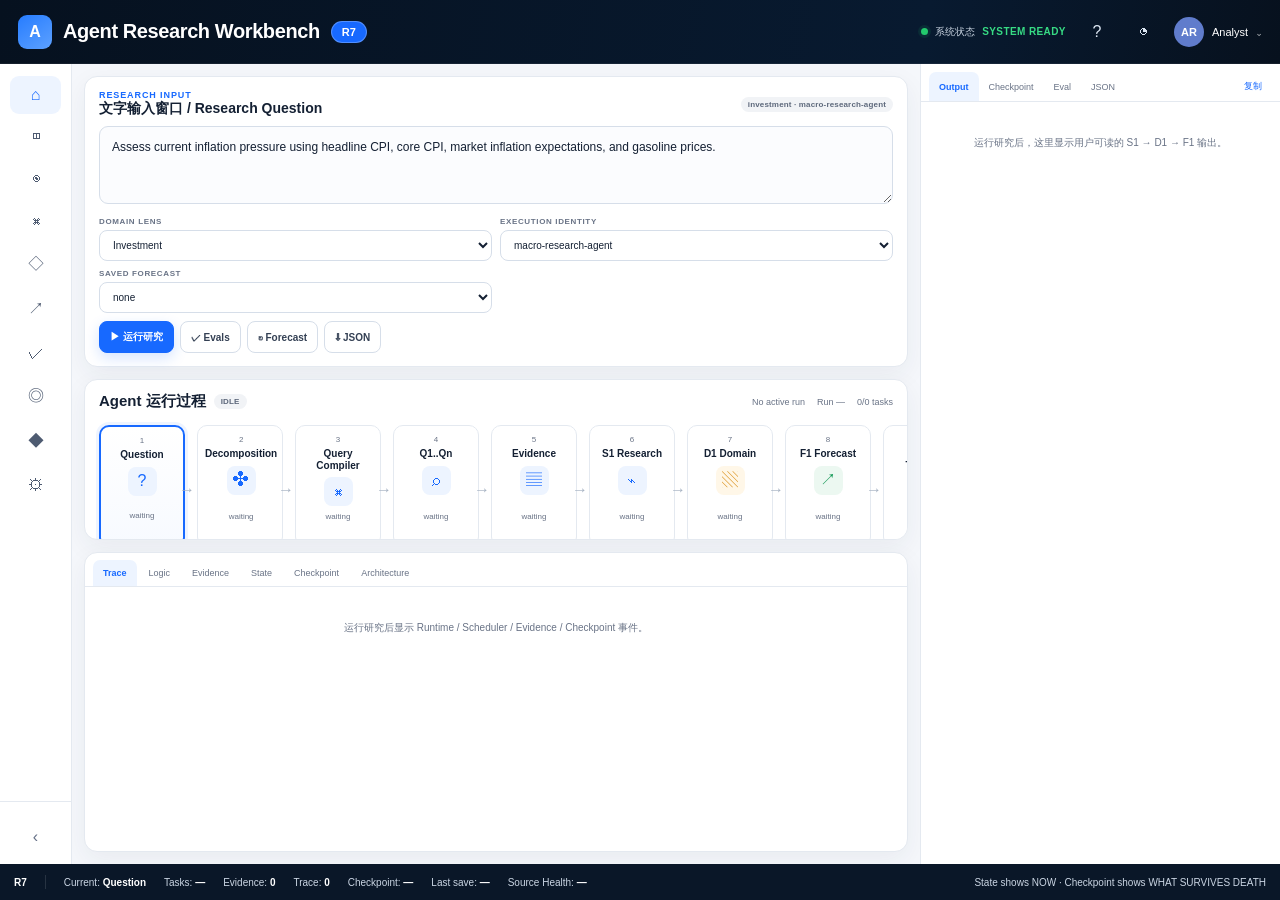
==== commit 2468175d: "R7 UI V3: switch active workbench to stable console layout" ====
--- a/web/index.html
+++ b/web/index.html
@@ -3,208 +3,116 @@
 <head>
   <meta charset="utf-8" />
   <meta name="viewport" content="width=device-width, initial-scale=1" />
-  <title>Agent Research Workbench · R7</title>
-  <link rel="stylesheet" href="r7.css" />
+  <title>Agent Research Workbench · R7 UI V3</title>
+  <link rel="stylesheet" href="r7_v3.css" />
 </head>
 <body>
-  <header class="topbar">
-    <div class="brand-row">
-      <div class="logo-mark">A</div>
-      <div class="brand-title">Agent Research Workbench</div>
-      <span class="version-pill">R7</span>
-    </div>
-    <div class="system-row">
-      <div class="system-status"><i class="system-dot"></i><span>系统状态</span><strong id="system-status-text">ALL SYSTEMS OPERATIONAL</strong></div>
-      <button class="icon-button-dark" title="帮助">?</button>
-      <button class="icon-button-dark" title="通知">◔</button>
-      <div class="user-row"><div class="avatar">AR</div><span>Analyst</span><span>⌄</span></div>
-    </div>
-  </header>
+  <div id="app" class="app">
+    <header class="topbar">
+      <div class="brand">
+        <div class="logo">A</div>
+        <strong>Agent Research Workbench</strong>
+        <span class="version">R7</span>
+      </div>
+      <div class="top-actions">
+        <div class="system"><i></i><span>系统状态</span><strong id="system-status-text">SYSTEM READY</strong></div>
+        <button class="top-icon" title="Help">?</button>
+        <button class="top-icon" title="Activity">◔</button>
+        <div class="user"><div class="avatar">AR</div><span>Analyst</span><span>⌄</span></div>
+      </div>
+    </header>
 
-  <div class="app-layout">
     <aside class="sidebar">
-      <nav class="nav-list">
-        <button class="nav-item active"><span class="nav-icon">⌂</span><span>工作台</span></button>
-        <button class="nav-item"><span class="nav-icon">▤</span><span>项目管理</span></button>
-        <button class="nav-item"><span class="nav-icon">◉</span><span>数据源</span></button>
-        <button class="nav-item"><span class="nav-icon">⌘</span><span>工具库</span></button>
-        <button class="nav-item"><span class="nav-icon">◇</span><span>知识库</span></button>
-        <button class="nav-item"><span class="nav-icon">↗</span><span>Forecasts</span></button>
-        <button class="nav-item"><span class="nav-icon">✓</span><span>评估中心</span></button>
-        <button class="nav-item"><span class="nav-icon">◎</span><span>追踪与监控</span></button>
-        <button class="nav-item"><span class="nav-icon">⚙</span><span>设置</span></button>
+      <nav class="nav">
+        <button class="nav-btn active" data-nav="workbench"><span class="nav-ico">⌂</span><span class="nav-label">工作台</span></button>
+        <button class="nav-btn" data-nav="architecture"><span class="nav-ico">◫</span><span class="nav-label">项目设计</span></button>
+        <button class="nav-btn" data-nav="sources"><span class="nav-ico">◉</span><span class="nav-label">数据源</span></button>
+        <button class="nav-btn" data-nav="tools"><span class="nav-ico">⌘</span><span class="nav-label">工具库</span></button>
+        <button class="nav-btn" data-nav="evidence"><span class="nav-ico">◇</span><span class="nav-label">Evidence</span></button>
+        <button class="nav-btn" data-nav="forecasts"><span class="nav-ico">↗</span><span class="nav-label">Forecasts</span></button>
+        <button class="nav-btn" data-nav="eval"><span class="nav-ico">✓</span><span class="nav-label">评估中心</span></button>
+        <button class="nav-btn" data-nav="trace"><span class="nav-ico">◎</span><span class="nav-label">Trace</span></button>
+        <button class="nav-btn" data-nav="checkpoints"><span class="nav-ico">◆</span><span class="nav-label">Checkpoints</span></button>
+        <button class="nav-btn" data-nav="settings"><span class="nav-ico">⚙</span><span class="nav-label">设置</span></button>
       </nav>
-      <div class="sidebar-bottom"><button class="nav-item"><span class="nav-icon">‹</span><span>收起</span></button></div>
+      <div class="sidebar-footer">
+        <div class="health-mini">
+          <div class="health-mini-head"><span>Source Health</span><button id="health-btn" class="top-icon" style="color:#1769ff;width:24px;height:24px">↻</button></div>
+          <div class="health-mini-grid"><span id="health-bls" class="health-chip">BLS</span><span id="health-fred" class="health-chip">FRED</span><span id="health-eia" class="health-chip">EIA</span></div>
+        </div>
+        <button id="collapse-sidebar" class="collapse-btn">‹ <span class="collapse-label">收起</span></button>
+      </div>
     </aside>
 
     <main class="workspace">
-      <div class="workspace-grid">
-        <div class="column logic-column">
-          <section class="panel design-logic">
-            <div class="panel-title-row"><div><div class="kicker">Architecture</div><h3 class="panel-title">项目设计逻辑</h3></div></div>
-            <div class="logic-list">
-              <div class="logic-item"><span class="logic-number">1</span><div><strong>Runtime 与 Tool 解耦</strong><span>Model 只提出动作，Runtime 负责验证、权限、重试与执行。</span></div></div>
-              <div class="logic-item"><span class="logic-number">2</span><div><strong>Evidence 先于 Synthesis</strong><span>先注册、评估证据，再形成结论；Citation 从 Evidence 边界开始。</span></div></div>
-              <div class="logic-item"><span class="logic-number">3</span><div><strong>Domain Lens 不改变抓取</strong><span>Investment / Policy 只改变 D1，不改变前面的数据需求与来源选择。</span></div></div>
-              <div class="logic-item"><span class="logic-number">4</span><div><strong>Forecast 必须可验证</strong><span>每条预测包含 baseline、方向、期限、due date、lineage 与结算规则。</span></div></div>
-              <div class="logic-item"><span class="logic-number">5</span><div><strong>Eval 贯穿全链路</strong><span>Query、Evidence、Synthesis、Domain、Forecast 都有明确合同与回归检查。</span></div></div>
-            </div>
-          </section>
+      <section class="panel input-panel">
+        <div class="input-title">
+          <div><div class="kicker">Research Input</div><h2>文字输入窗口 / Research Question</h2></div>
+          <span id="input-output-hint" class="pill">Investment · macro-research-agent</span>
+        </div>
+        <textarea id="goal" class="research-input" placeholder="请输入研究问题，例如：Assess current inflation pressure and forecast the next update.">Assess current inflation pressure using headline CPI, core CPI, market inflation expectations, and gasoline prices.</textarea>
+        <div class="config-actions">
+          <div class="field"><label for="domain">Domain Lens</label><select id="domain" class="control"><option value="investment">Investment</option><option value="policy">Policy</option></select></div>
+          <div class="field"><label for="context-preset">Execution Identity</label><select id="context-preset" class="control"><option value="general">macro-research-agent</option><option value="read_only">read-only-agent</option></select></div>
+          <div class="field"><label for="forecast-pack">Saved Forecast</label><select id="forecast-pack" class="control"><option value="">none</option></select></div>
+          <div class="actions">
+            <button id="run-btn" class="btn primary">▶ 运行研究</button>
+            <button id="eval-btn" class="btn">✓ Evals</button>
+            <button id="check-forecast-btn" class="btn">↻ Forecast</button>
+            <button id="export-btn" class="btn">⇩ JSON</button>
+          </div>
+        </div>
+      </section>
 
-          <section class="panel source-health">
-            <div class="panel-title-row"><div><div class="kicker">Operational</div><h3 class="panel-title">Source Health</h3></div><button id="health-refresh" class="link-button">刷新</button></div>
-            <div id="health-list" class="health-list">
-              <div class="health-row"><span class="health-name">BLS</span><span class="pill neutral">UNKNOWN</span></div>
-              <div class="health-row"><span class="health-name">FRED</span><span class="pill neutral">UNKNOWN</span></div>
-              <div class="health-row"><span class="health-name">EIA</span><span class="pill neutral">UNKNOWN</span></div>
-            </div>
-            <div class="panel-subtitle" id="health-checked">尚未检查</div>
-          </section>
+      <section class="panel execution">
+        <div class="execution-head">
+          <div class="execution-title"><h2>Agent 运行过程</h2><span id="run-status" class="pill">IDLE</span></div>
+          <div class="run-meta"><span id="visible-run-id">No active run</span><span id="run-id">Run —</span><span id="run-progress">0/0 tasks</span></div>
+        </div>
+        <div class="flow-scroll">
+          <div class="flow">
+            <article class="node selected" data-node="Q"><span class="node-index">1</span><strong class="node-name">Question</strong><span class="node-icon">?</span><span class="node-status">waiting</span><span class="checkpoint-marker"></span></article>
+            <article class="node" data-node="DEC"><span class="node-index">2</span><strong class="node-name">Decomposition</strong><span class="node-icon">✣</span><span class="node-status">waiting</span><span class="checkpoint-marker"></span></article>
+            <article class="node" data-node="QC"><span class="node-index">3</span><strong class="node-name">Query Compiler</strong><span class="node-icon">⌘</span><span class="node-status">waiting</span><span class="checkpoint-marker"></span></article>
+            <article class="node" data-node="QN"><span class="node-index">4</span><strong class="node-name">Q1..Qn</strong><span class="node-icon">⌕</span><span class="node-status">waiting</span><span class="checkpoint-marker"></span></article>
+            <article class="node" data-node="E"><span class="node-index">5</span><strong class="node-name">Evidence</strong><span class="node-icon">▤</span><span class="node-status">waiting</span><span class="checkpoint-marker"></span></article>
+            <article class="node" data-node="S1"><span class="node-index">6</span><strong class="node-name">S1 Research</strong><span class="node-icon">⌁</span><span class="node-status">waiting</span><span class="checkpoint-marker"></span></article>
+            <article class="node" data-node="D1"><span class="node-index">7</span><strong class="node-name">D1 Domain</strong><span class="node-icon">▧</span><span class="node-status">waiting</span><span class="checkpoint-marker"></span></article>
+            <article class="node" data-node="F1"><span class="node-index">8</span><strong class="node-name">F1 Forecast</strong><span class="node-icon">↗</span><span class="node-status">waiting</span><span class="checkpoint-marker"></span></article>
+            <article class="node" data-node="EV"><span class="node-index">9</span><strong class="node-name">Eval / Tracking</strong><span class="node-icon">✓</span><span class="node-status">waiting</span><span class="checkpoint-marker"></span></article>
+          </div>
+        </div>
+      </section>
 
-          <section class="panel">
-            <div class="panel-header"><div><div class="kicker">Highlights</div><h3>新增亮点</h3></div></div>
-            <div class="highlight-grid">
-              <div class="highlight-card"><span class="highlight-icon">◉</span><strong>Source Health</strong></div>
-              <div class="highlight-card"><span class="highlight-icon">✓</span><strong>Evidence Quality</strong></div>
-              <div class="highlight-card"><span class="highlight-icon">⚠</span><strong>Contradiction Detection</strong></div>
-              <div class="highlight-card"><span class="highlight-icon">◇</span><strong>Investment / Policy Dual Lens</strong></div>
-              <div class="highlight-card"><span class="highlight-icon">↗</span><strong>Forecast Tracking</strong></div>
-              <div class="highlight-card"><span class="highlight-icon">◎</span><strong>Trace & Eval</strong></div>
-              <div class="highlight-card"><span class="highlight-icon">▣</span><strong>Saved Forecasts</strong></div>
-              <div class="highlight-card"><span class="highlight-icon">⌁</span><strong>Citation Verification</strong></div>
-            </div>
-          </section>
+      <section class="panel detail">
+        <div class="tabs">
+          <button class="tab detail-tab active" data-detail-tab="trace">Trace</button>
+          <button class="tab detail-tab" data-detail-tab="logic">Logic</button>
+          <button class="tab detail-tab" data-detail-tab="evidence">Evidence</button>
+          <button class="tab detail-tab" data-detail-tab="state">State</button>
+          <button class="tab detail-tab" data-detail-tab="checkpoint">Checkpoint</button>
+          <button class="tab detail-tab" data-detail-tab="architecture">Architecture</button>
         </div>
+        <div id="detail-body" class="detail-body"><div class="empty">运行研究后显示 Trace / Logic / Evidence / State / Checkpoint。</div></div>
+      </section>
+    </main>
 
-        <div class="column">
-          <section class="panel input-panel">
-            <div class="panel-title-row"><div><div class="kicker">Input</div><h2 class="panel-title">文字输入窗口</h2></div><span class="pill neutral">输入 → 输出</span></div>
-            <label class="input-label" for="goal">研究问题 / Research Question</label>
-            <textarea id="goal" class="research-input" placeholder="请输入研究问题，例如：Assess current inflation pressure and forecast the next update.">Assess current inflation pressure using headline CPI, core CPI, market inflation expectations, and gasoline prices.</textarea>
-            <div class="config-row">
-              <div class="select-field"><label for="domain">Domain Lens</label><select id="domain" class="control"><option value="investment">Investment</option><option value="policy">Policy</option></select></div>
-              <div class="select-field"><label for="context-preset">Execution Identity</label><select id="context-preset" class="control"><option value="general">macro-research-agent</option><option value="read_only">read-only-agent</option></select></div>
-              <div class="select-field"><label for="forecast-pack">Saved Forecast</label><select id="forecast-pack" class="control"><option value="">none</option></select></div>
-            </div>
-            <div class="action-row">
-              <button id="run-btn" class="btn primary">▶ 运行研究</button>
-              <button id="health-btn" class="btn">◉ 测试数据源 API</button>
-              <button id="eval-btn" class="btn">✓ 运行 Evals</button>
-              <button id="check-forecast-btn" class="btn">↻ 检查 Forecast</button>
-              <button id="export-btn" class="btn">⇩ 导出 JSON</button>
-            </div>
-          </section>
+    <aside class="inspector">
+      <div class="inspector-tabs">
+        <button class="tab inspector-tab active" data-inspector-tab="output">Output</button>
+        <button class="tab inspector-tab" data-inspector-tab="checkpoint">Checkpoint</button>
+        <button class="tab inspector-tab" data-inspector-tab="eval">Eval</button>
+        <button class="tab inspector-tab" data-inspector-tab="json">JSON</button>
+        <button id="copy-output" class="tab" style="margin-left:auto;color:#1769ff">复制</button>
+      </div>
+      <div id="inspector-body" class="inspector-body"><div class="empty">输出窗口等待 Research Run。</div></div>
+    </aside>
 
-          <section class="panel runtime-panel">
-            <div class="runtime-head">
-              <div class="runtime-title"><h2>Agent 运行过程</h2><span id="run-status-pill" class="pill neutral">IDLE</span></div>
-              <div class="runtime-meta"><span id="run-id">Run —</span><span id="run-progress">0 / 0</span></div>
-            </div>
-            <div class="flow-wrap">
-              <div id="agent-flow" class="agent-flow">
-                <article class="flow-node" data-step="Q"><span class="flow-index">1</span><strong class="flow-name">Question</strong><span class="flow-icon">?</span><span class="flow-status">待处理</span></article>
-                <article class="flow-node" data-step="DEC"><span class="flow-index">2</span><strong class="flow-name">Decomposition</strong><span class="flow-icon">✣</span><span class="flow-status">待处理</span></article>
-                <article class="flow-node" data-step="QC"><span class="flow-index">3</span><strong class="flow-name">Query Compiler</strong><span class="flow-icon">⌘</span><span class="flow-status">待处理</span></article>
-                <article class="flow-node" data-step="QN"><span class="flow-index">4</span><strong class="flow-name">Q1..Qn</strong><span class="flow-icon">⌕</span><span class="flow-status">待处理</span></article>
-                <article class="flow-node" data-step="E"><span class="flow-index">5</span><strong class="flow-name">Evidence</strong><span class="flow-icon">▤</span><span class="flow-status">待处理</span></article>
-                <article class="flow-node" data-step="S1"><span class="flow-index">6</span><strong class="flow-name">S1 Research Synthesis</strong><span class="flow-icon">⌁</span><span class="flow-status">待处理</span></article>
-                <article class="flow-node" data-step="D1"><span class="flow-index">7</span><strong class="flow-name">D1 Domain Brief</strong><span class="flow-icon">▧</span><span class="flow-status">待处理</span></article>
-                <article class="flow-node" data-step="F1"><span class="flow-index">8</span><strong class="flow-name">F1 Forecast Pack</strong><span class="flow-icon">↗</span><span class="flow-status">待处理</span></article>
-                <article class="flow-node" data-step="EV"><span class="flow-index">9</span><strong class="flow-name">Eval / Tracking</strong><span class="flow-icon">✓</span><span class="flow-status">待处理</span></article>
-              </div>
-            </div>
-          </section>
-
-          <section class="detail-grid">
-            <article class="panel trace-panel">
-              <div class="panel-header"><div><div class="kicker">Trace</div><h3>运行日志 / 事件时间线</h3></div><span id="event-count" class="pill neutral">0 events</span></div>
-              <div id="trace-list" class="trace-list"><div class="empty">运行研究后显示 Runtime / Scheduler / Evidence / Synthesis 事件。</div></div>
-            </article>
-
-            <article class="panel logic-panel">
-              <div class="panel-header"><div><div class="kicker">Explainability</div><h3>运行逻辑 / Code & Logic</h3></div><span id="selected-step" class="pill running">Question</span></div>
-              <div class="tabs"><button class="tab active" data-logic-tab="code">当前步骤逻辑</button><button class="tab" data-logic-tab="payload">输入 / 输出 Payload</button></div>
-              <div class="tab-content">
-                <pre id="logic-code" class="code-box"># 点击 Agent 流程中的任意节点\n# 这里会显示该步骤为什么运行、负责什么、以及对应事件。</pre>
-                <div id="logic-note" class="logic-note"><strong>为什么：</strong>研究问题进入系统后，先形成语义需求，再由可信的 Query Compiler 映射到允许的数据源。</div>
-              </div>
-            </article>
-
-            <article class="panel evidence-panel">
-              <div class="panel-header"><div><div class="kicker">Evidence</div><h3>证据 / Citation / Quality</h3></div><span id="evidence-kpi" class="pill neutral">0 Evidence</span></div>
-              <div class="tabs"><button class="tab active" data-evidence-tab="evidence">证据库</button><button class="tab" data-evidence-tab="citations">引用验证</button><button class="tab" data-evidence-tab="quality">质量评估</button></div>
-              <div id="evidence-content" class="tab-content"><div class="empty">等待 Evidence。</div></div>
-            </article>
-          </section>
-        </div>
-
-        <div class="column output-column">
-          <section class="panel output-panel">
-            <div class="panel-header"><div><div class="kicker">Output</div><h2>输出窗口</h2></div><div class="inline"><button id="copy-output" class="link-button">复制</button></div></div>
-            <div id="output-body" class="output-body">
-              <div class="output-stage"><strong id="output-stage">等待研究</strong><div class="output-progress"><i id="output-progress-bar"></i></div></div>
-              <div class="empty">最终输出会按 S1 → D1 → F1 的结构呈现，并保留 Evidence / Citation / Confidence / Forecast lineage。</div>
-            </div>
-          </section>
-
-          <section class="panel">
-            <div class="panel-header"><div><div class="kicker">Visible Prompt</div><h3>可见输入窗口 / Input Window</h3></div></div>
-            <div class="output-input-mini">
-              <strong style="font-size:10px">研究问题</strong>
-              <div id="visible-question" class="mini-text">尚未运行</div>
-              <strong style="font-size:10px">运行配置</strong>
-              <div id="visible-config" class="mini-text">Domain: Investment\nIdentity: macro-research-agent</div>
-            </div>
-          </section>
-
-          <section class="panel">
-            <div class="panel-header"><div><div class="kicker">Quick Actions</div><h3>快速操作</h3></div></div>
-            <div class="highlight-grid">
-              <button id="quick-rerun" class="btn">↻ 重新运行</button>
-              <button id="quick-eval" class="btn">✓ 运行 Eval</button>
-              <button id="quick-check" class="btn">◎ 检查 Forecast</button>
-              <button id="quick-export" class="btn">⇩ 导出结果</button>
-            </div>
-          </section>
-        </div>
-
-        <section class="bottom-grid">
-          <article class="panel">
-            <div class="panel-header"><div><div class="kicker">Evals</div><h3>Eval 状态 / Evaluation Checks</h3></div><span id="eval-summary" class="pill neutral">未运行</span></div>
-            <div id="eval-grid" class="eval-grid">
-              <div class="eval-item"><span>Relevance / Query Contract</span><span class="pill neutral">—</span></div>
-              <div class="eval-item"><span>Evidence Lineage</span><span class="pill neutral">—</span></div>
-              <div class="eval-item"><span>Domain Discipline</span><span class="pill neutral">—</span></div>
-              <div class="eval-item"><span>Forecast Verifiability</span><span class="pill neutral">—</span></div>
-            </div>
-          </article>
-
-          <article class="panel">
-            <div class="panel-header"><div><div class="kicker">Forecasts</div><h3>Forecast Tracking / Saved Forecasts</h3></div><button id="refresh-packs" class="link-button">刷新</button></div>
-            <div class="forecast-table-wrap">
-              <table class="forecast-table">
-                <thead><tr><th>Forecast ID</th><th>Target</th><th>Direction</th><th>Due</th><th>Status</th><th>Outcome</th></tr></thead>
-                <tbody id="forecast-table-body"><tr><td colspan="6" class="empty">暂无 Forecast。</td></tr></tbody>
-              </table>
-            </div>
-          </article>
-
-          <article class="panel">
-            <div class="panel-header"><div><div class="kicker">Tracking</div><h3>研究追踪</h3></div></div>
-            <div class="tracking-grid">
-              <div class="tracking-card"><span>Run ID</span><strong id="tracking-run-id">—</strong></div>
-              <div class="tracking-card"><span>Scenario</span><strong id="tracking-scenario">—</strong></div>
-              <div class="tracking-card"><span>Evidence</span><strong id="tracking-evidence">0</strong></div>
-              <div class="tracking-card"><span>Forecasts</span><strong id="tracking-forecasts">0</strong></div>
-              <div class="tracking-card full-row"><span>保存位置</span><strong>.forecasts/ · durable JSON</strong></div>
-            </div>
-          </article>
-        </section>
-      </div>
-    </main>
+    <footer class="statusbar">
+      <strong>R7</strong><span class="status-sep"></span><span>Current: <strong id="status-current">Question</strong></span><span>Tasks: <strong id="status-tasks">—</strong></span><span>Evidence: <strong id="status-evidence">0</strong></span><span>Trace: <strong id="status-trace">0</strong></span><span>Checkpoint: <strong id="status-checkpoint">—</strong></span><span class="status-hide-small">Last save: <strong id="status-save">—</strong></span><span class="status-hide-small">Source Health: <strong id="status-health">—</strong></span><span style="margin-left:auto">State shows NOW · Checkpoint shows WHAT SURVIVES DEATH</span>
+    </footer>
   </div>
-
   <div id="toast" class="toast"></div>
-  <script src="r7_app.js"></script>
+  <script src="r7_v3.js"></script>
 </body>
 </html>
--- a/web/r7_v3.css
+++ b/web/r7_v3.css
@@ -0,0 +1,25 @@
+:root {
+  --navy:#071426; --navy2:#0b1b31; --blue:#1769ff; --blue2:#4d8cff;
+  --blue-soft:#edf4ff; --green:#159957; --green-soft:#ecf8f1;
+  --amber:#d98d13; --amber-soft:#fff7e8; --red:#d64d4d; --red-soft:#fff0f0;
+  --purple:#7058df; --purple-soft:#f3efff; --ink:#142033; --muted:#697386;
+  --line:#e4e9f0; --line2:#d6dee9; --panel:#fff; --page:#f5f7fb;
+  --shadow:0 8px 26px rgba(31,46,76,.06); --radius:13px;
+  --sidebar:224px; --inspector:400px; --header:64px; --statusbar:36px;
+}
+*{box-sizing:border-box} html,body{margin:0;width:100%;height:100%;overflow:hidden;background:var(--page);color:var(--ink);font-family:Inter,ui-sans-serif,-apple-system,BlinkMacSystemFont,"Segoe UI","PingFang SC","Microsoft YaHei",sans-serif}
+button,input,textarea,select{font:inherit} button{cursor:pointer} pre{margin:0}
+.app{height:100vh;display:grid;grid-template-columns:var(--sidebar) minmax(0,1fr) var(--inspector);grid-template-rows:var(--header) minmax(0,1fr) var(--statusbar);overflow:hidden}
+.topbar{grid-column:1/4;grid-row:1;background:linear-gradient(100deg,#06111f,#081a30 72%,#07111e);color:#fff;display:flex;align-items:center;justify-content:space-between;padding:0 18px;z-index:20;border-bottom:1px solid rgba(255,255,255,.06)}
+.brand,.top-actions,.user,.system{display:flex;align-items:center}.brand{gap:11px}.logo{width:34px;height:34px;border-radius:9px;background:linear-gradient(145deg,#267cff,#5da1ff);display:grid;place-items:center;font-weight:800}.brand strong{font-size:20px;letter-spacing:-.02em}.version{background:var(--blue);border:1px solid rgba(255,255,255,.25);padding:4px 10px;border-radius:999px;font-size:11px;font-weight:800}.top-actions{gap:16px}.system{gap:7px;color:#c7d2df;font-size:10px}.system i{width:7px;height:7px;border-radius:50%;background:#23c96d;box-shadow:0 0 0 3px rgba(35,201,109,.1)}.system strong{color:#37db84;letter-spacing:.04em}.top-icon{width:30px;height:30px;border:0;border-radius:8px;background:transparent;color:#dce6f2}.top-icon:hover{background:rgba(255,255,255,.08)}.user{gap:8px;font-size:11px}.avatar{width:30px;height:30px;border-radius:50%;display:grid;place-items:center;background:#607ccc;font-weight:800}
+.sidebar{grid-column:1;grid-row:2;min-width:0;min-height:0;background:#fff;border-right:1px solid var(--line);display:flex;flex-direction:column;overflow:hidden;position:relative;z-index:10;pointer-events:auto}.nav{padding:12px 10px;display:grid;gap:4px;overflow:auto}.nav-btn{border:0;background:transparent;color:#4e5b71;border-radius:9px;padding:10px 11px;display:flex;align-items:center;gap:10px;text-align:left;white-space:nowrap}.nav-btn:hover{background:#f4f7fb;color:var(--ink)}.nav-btn.active{background:var(--blue-soft);color:var(--blue);font-weight:760}.nav-ico{width:20px;text-align:center}.sidebar-footer{margin-top:auto;border-top:1px solid var(--line);padding:10px}.health-mini{border:1px solid var(--line);border-radius:10px;padding:9px;background:#fbfcfe}.health-mini-head{display:flex;justify-content:space-between;align-items:center;font-size:10px;font-weight:750}.health-mini-grid{display:grid;grid-template-columns:repeat(3,1fr);gap:5px;margin-top:7px}.health-chip{text-align:center;padding:5px 3px;border-radius:7px;background:#f1f3f6;font-size:9px;color:#667085}.health-chip.ready{background:var(--green-soft);color:#167643}.collapse-btn{width:100%;margin-top:8px;border:0;background:transparent;color:#657087;padding:8px;border-radius:8px}.collapse-btn:hover{background:#f4f7fb}
+.workspace{grid-column:2;grid-row:2;min-width:0;min-height:0;padding:12px;overflow:auto;display:grid;grid-template-rows:auto auto minmax(300px,1fr);gap:12px}.inspector{grid-column:3;grid-row:2;min-width:0;min-height:0;background:#fff;border-left:1px solid var(--line);overflow:hidden;display:grid;grid-template-rows:auto minmax(0,1fr);position:relative;z-index:5}.statusbar{grid-column:1/4;grid-row:3;background:#0a1728;color:#cbd6e4;display:flex;align-items:center;gap:18px;padding:0 14px;font-size:10px;white-space:nowrap;overflow:hidden}.statusbar strong{color:#fff}.status-sep{width:1px;height:14px;background:rgba(255,255,255,.12)}
+.panel{background:var(--panel);border:1px solid var(--line);border-radius:var(--radius);box-shadow:var(--shadow);min-width:0}.panel-head{display:flex;justify-content:space-between;align-items:center;gap:10px;padding:12px 14px;border-bottom:1px solid var(--line)}.panel-head h2,.panel-head h3{margin:0;font-size:14px}.kicker{font-size:9px;text-transform:uppercase;letter-spacing:.1em;color:var(--blue);font-weight:800}.muted{color:var(--muted)}.pill{display:inline-flex;align-items:center;justify-content:center;padding:3px 7px;border-radius:999px;font-size:8px;font-weight:800;letter-spacing:.02em;background:#f1f3f6;color:#5d687b}.pill.ready,.pill.pass,.pill.done,.pill.hit{background:var(--green-soft);color:#14723f}.pill.running,.pill.open{background:var(--blue-soft);color:#145ac6}.pill.pending,.pill.abstained{background:var(--amber-soft);color:#815b12}.pill.fail,.pill.miss,.pill.error{background:var(--red-soft);color:#a63838}
+.input-panel{padding:13px 14px}.input-title{display:flex;justify-content:space-between;align-items:center;margin-bottom:8px}.input-title h2{margin:0;font-size:14px}.research-input{width:100%;min-height:78px;resize:vertical;border:1px solid var(--line2);border-radius:9px;background:#fbfcfe;padding:11px 12px;color:var(--ink);outline:none;font-size:12px;line-height:1.5}.research-input:focus{border-color:var(--blue2);box-shadow:0 0 0 3px rgba(23,105,255,.08);background:#fff}.config-actions{display:grid;grid-template-columns:minmax(130px,1fr) minmax(150px,1fr) minmax(170px,1.1fr) auto;gap:8px;align-items:end;margin-top:9px}.field{display:grid;gap:4px}.field label{font-size:8px;color:var(--muted);font-weight:800;letter-spacing:.08em;text-transform:uppercase}.control{width:100%;min-width:0;border:1px solid var(--line2);border-radius:8px;background:#fff;color:var(--ink);padding:8px 9px;font-size:10px}.actions{display:flex;gap:6px;flex-wrap:wrap}.btn{border:1px solid var(--line2);background:#fff;color:#344054;border-radius:8px;padding:8px 10px;font-size:10px;font-weight:700;white-space:nowrap}.btn:hover{background:#f8fafc;border-color:#c3cede}.btn.primary{background:var(--blue);border-color:var(--blue);color:#fff;box-shadow:0 5px 14px rgba(23,105,255,.18)}.btn:disabled{opacity:.55;cursor:wait}
+.execution{overflow:hidden}.execution-head{display:flex;justify-content:space-between;align-items:center;padding:12px 14px 6px}.execution-title{display:flex;align-items:center;gap:8px}.execution-title h2{margin:0;font-size:15px}.run-meta{display:flex;gap:12px;color:var(--muted);font-size:9px}.flow-scroll{overflow-x:auto;padding:8px 14px 14px;scrollbar-width:thin}.flow{min-width:870px;display:grid;grid-template-columns:repeat(9,minmax(84px,1fr));gap:12px}.node{position:relative;border:1px solid var(--line);border-radius:10px;background:#fff;min-height:122px;padding:9px 7px;display:grid;grid-template-rows:auto auto 1fr auto auto;gap:4px;text-align:center;cursor:pointer;transition:.16s ease}.node:not(:last-child)::after{content:"→";position:absolute;right:-12px;top:46%;color:#a7b3c3;font-weight:800}.node:hover{transform:translateY(-2px);box-shadow:0 8px 18px rgba(25,45,80,.08)}.node.selected{border:2px solid var(--blue);box-shadow:0 0 0 3px rgba(23,105,255,.07);background:linear-gradient(180deg,#fff,#f7faff)}.node.completed{border-color:#cfe7d8;background:linear-gradient(180deg,#fff,#fbfffc)}.node.failed{border-color:#efc9c9;background:#fffafa}.node-index{font-size:8px;color:var(--muted)}.node-name{font-size:10px;font-weight:800;line-height:1.15}.node-icon{width:29px;height:29px;margin:2px auto;border-radius:8px;background:var(--blue-soft);color:var(--blue);display:grid;place-items:center}.node[data-node="D1"] .node-icon{background:var(--amber-soft);color:var(--amber)}.node[data-node="F1"] .node-icon{background:var(--green-soft);color:var(--green)}.node[data-node="EV"] .node-icon{background:var(--purple-soft);color:var(--purple)}.node-status{font-size:8px;color:var(--muted)}.checkpoint-marker{font-size:8px;color:var(--purple);font-weight:760;min-height:12px}
+.detail{min-height:0;overflow:hidden;display:grid;grid-template-rows:auto minmax(0,1fr)}.tabs{display:flex;align-items:center;gap:2px;padding:7px 8px 0;border-bottom:1px solid var(--line);overflow-x:auto}.tab{border:0;background:transparent;color:var(--muted);font-size:9px;padding:8px 10px;border-radius:7px 7px 0 0;white-space:nowrap}.tab:hover{color:var(--ink)}.tab.active{background:var(--blue-soft);color:var(--blue);font-weight:780}.detail-body{min-height:0;overflow:auto;padding:12px 14px}.empty{padding:22px;color:var(--muted);font-size:10px;text-align:center}.trace-list{display:grid;gap:3px}.trace-row{display:grid;grid-template-columns:44px 52px minmax(0,1fr);gap:7px;padding:7px 6px;border-bottom:1px solid #f0f2f6;font-size:9px}.trace-index{color:#8b95a6}.trace-type{padding:2px 5px;border-radius:999px;background:var(--blue-soft);color:var(--blue);font-size:7px;font-weight:800;text-align:center;height:max-content}.trace-type.success{background:var(--green-soft);color:var(--green)}.trace-type.fail{background:var(--red-soft);color:var(--red)}.trace-text{line-height:1.45;color:#3d4a60;overflow-wrap:anywhere}.logic-grid{display:grid;grid-template-columns:minmax(220px,.7fr) minmax(0,1.3fr);gap:12px}.logic-card{border:1px solid var(--line);border-radius:10px;padding:11px;background:#fbfcfe}.logic-card h4{margin:0 0 8px;font-size:11px}.logic-card p,.logic-card li{font-size:9px;line-height:1.55;color:#536075}.logic-card ul{margin:0;padding-left:16px}.codebox{background:#0b1727;color:#dce7f4;border-radius:10px;padding:12px;min-height:210px;max-height:360px;overflow:auto;font:9px/1.55 ui-monospace,SFMono-Regular,Menlo,Consolas,monospace;white-space:pre-wrap;overflow-wrap:anywhere}.evidence-list,.checkpoint-list,.eval-list{display:grid;gap:8px}.evidence-card,.checkpoint-card,.eval-card{border:1px solid var(--line);border-radius:10px;padding:10px;background:#fff}.evidence-card h4,.checkpoint-card h4,.eval-card h4{margin:0 0 5px;font-size:10px}.card-meta{display:flex;gap:8px;flex-wrap:wrap;color:var(--muted);font-size:8px}.quality-grid{display:grid;grid-template-columns:repeat(4,minmax(0,1fr));gap:6px;margin-top:7px}.quality-cell{border:1px solid var(--line);border-radius:8px;padding:7px;text-align:center;font-size:8px}.quality-cell strong{display:block;font-size:12px;color:var(--ink)}.state-grid{display:grid;grid-template-columns:repeat(2,minmax(0,1fr));gap:10px}.state-card{border:1px solid var(--line);border-radius:10px;padding:11px;background:#fbfcfe}.state-card h4{margin:0 0 8px;font-size:10px}.kv{display:grid;grid-template-columns:120px minmax(0,1fr);gap:5px 8px;font-size:9px}.kv dt{color:var(--muted)}.kv dd{margin:0;overflow-wrap:anywhere}.architecture-flow{display:flex;gap:6px;flex-wrap:wrap;align-items:center;margin-top:10px}.arch-node{padding:7px 9px;border:1px solid var(--line);border-radius:8px;background:#fff;font-size:9px;font-weight:720}.arch-arrow{color:#9eabbc}.design-list{display:grid;grid-template-columns:repeat(2,minmax(0,1fr));gap:9px;margin-top:12px}.design-item{border:1px solid var(--line);border-radius:10px;padding:10px;background:#fbfcfe}.design-item strong{font-size:10px}.design-item p{margin:5px 0 0;color:var(--muted);font-size:9px;line-height:1.5}
+.inspector-tabs{display:flex;border-bottom:1px solid var(--line);padding:8px 8px 0;background:#fff}.inspector-body{min-height:0;overflow:auto;padding:12px}.output-stage{display:flex;justify-content:space-between;align-items:center;gap:8px;margin-bottom:10px}.output-section{border-bottom:1px solid var(--line);padding:0 0 12px;margin-bottom:12px}.output-section:last-child{border-bottom:0}.output-section h3{margin:0 0 7px;font-size:11px}.output-section p,.output-section li{font-size:9.5px;line-height:1.55;color:#3f4b5e}.output-section ul{padding-left:18px}.metric-strip{display:grid;grid-template-columns:repeat(3,1fr);gap:6px}.metric{border:1px solid var(--line);border-radius:9px;padding:8px;text-align:center}.metric span{display:block;color:var(--muted);font-size:7px;text-transform:uppercase;letter-spacing:.05em}.metric strong{font-size:12px}.rawbox{background:#0b1727;color:#dce7f4;border-radius:9px;padding:11px;overflow:auto;max-height:520px;font:8.5px/1.55 ui-monospace,SFMono-Regular,Menlo,monospace;white-space:pre-wrap}.checkpoint-summary{border:1px solid #ddd7fb;background:#faf9ff;border-radius:11px;padding:11px;margin-bottom:10px}.checkpoint-summary h3{margin:0 0 7px;font-size:11px;color:#4f3bb6}.checkpoint-status{display:flex;justify-content:space-between;gap:8px;align-items:center}.checkpoint-warning{margin-top:9px;border-left:3px solid var(--amber);padding:7px 9px;background:var(--amber-soft);font-size:8px;line-height:1.45;color:#705217}.checkpoint-button{width:100%;text-align:left;border:1px solid var(--line);background:#fff;border-radius:9px;padding:8px;margin-top:6px}.checkpoint-button:hover,.checkpoint-button.active{border-color:#bfb5f4;background:#faf9ff}.checkpoint-button strong{display:block;font-size:9px}.checkpoint-button span{font-size:8px;color:var(--muted)}
+.toast{position:fixed;right:16px;bottom:50px;z-index:100;background:#0d1a2c;color:#fff;border-radius:9px;padding:9px 12px;font-size:9px;box-shadow:0 8px 24px rgba(0,0,0,.18);opacity:0;transform:translateY(8px);pointer-events:none;transition:.2s}.toast.show{opacity:1;transform:none}
+.app.sidebar-collapsed{--sidebar:64px}.sidebar-collapsed .nav-label,.sidebar-collapsed .health-mini,.sidebar-collapsed .collapse-label{display:none}.sidebar-collapsed .nav-btn{justify-content:center;padding:10px}.sidebar-collapsed .nav-ico{width:auto}.sidebar-collapsed .collapse-btn{font-size:0}.sidebar-collapsed .collapse-btn::after{content:"›";font-size:16px}
+@media(max-width:1450px){:root{--sidebar:72px;--inspector:360px}.nav-label,.health-mini,.collapse-label{display:none}.nav-btn{justify-content:center;padding:10px}.nav-ico{width:auto}.config-actions{grid-template-columns:1fr 1fr;}.actions{grid-column:1/3}.logic-grid{grid-template-columns:1fr}.design-list{grid-template-columns:1fr}}
+@media(max-width:1120px){:root{--inspector:320px}.brand strong{font-size:16px}.system span{display:none}.workspace{padding:8px}.inspector-body{padding:8px}.statusbar{gap:10px}.status-hide-small{display:none}}
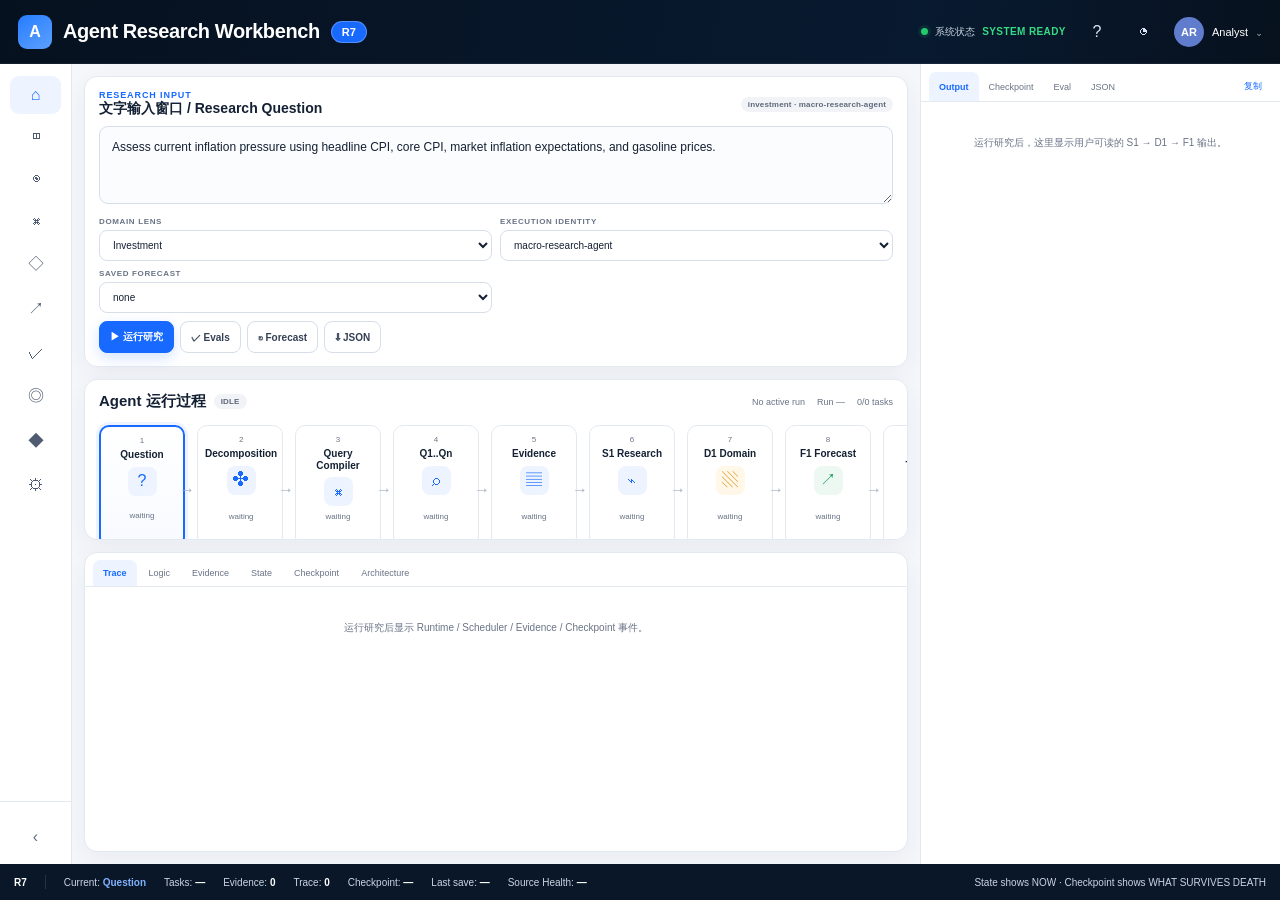
==== commit cc7876d8: "Activate live streaming UI V3 client" ====
--- a/web/index.html
+++ b/web/index.html
@@ -5,6 +5,7 @@
   <meta name="viewport" content="width=device-width, initial-scale=1" />
   <title>Agent Research Workbench · R7 UI V3</title>
   <link rel="stylesheet" href="r7_v3.css" />
+  <link rel="stylesheet" href="r7_v3_stream.css" />
 </head>
 <body>
   <div id="app" class="app">
@@ -114,5 +115,6 @@
   </div>
   <div id="toast" class="toast"></div>
   <script src="r7_v3.js"></script>
+  <script src="r7_v3_stream.js"></script>
 </body>
-</html>
+</html>
--- a/web/r7_v3_stream.css
+++ b/web/r7_v3_stream.css
@@ -0,0 +1,31 @@
+.node:has(.node-status .pill.running){
+  border-color:var(--blue);
+  background:linear-gradient(180deg,#fff,#f5f9ff);
+  box-shadow:0 0 0 3px rgba(23,105,255,.08),0 8px 20px rgba(23,105,255,.08);
+  animation:live-node-pulse 1.25s ease-in-out infinite;
+}
+.node:has(.node-status .pill.ready){
+  border-color:#bcd0ee;
+  background:#fbfdff;
+}
+.node:has(.checkpoint-marker:not(:empty)) .checkpoint-marker{
+  display:inline-flex;
+  align-items:center;
+  justify-content:center;
+  border-radius:999px;
+  background:var(--purple-soft);
+  padding:2px 5px;
+}
+.trace-row:last-child{
+  background:linear-gradient(90deg,rgba(23,105,255,.04),transparent);
+}
+.statusbar strong#status-current{
+  color:#7fb1ff;
+}
+@keyframes live-node-pulse{
+  0%,100%{box-shadow:0 0 0 3px rgba(23,105,255,.06),0 8px 20px rgba(23,105,255,.06)}
+  50%{box-shadow:0 0 0 5px rgba(23,105,255,.11),0 10px 24px rgba(23,105,255,.11)}
+}
+@media (prefers-reduced-motion:reduce){
+  .node:has(.node-status .pill.running){animation:none}
+}
